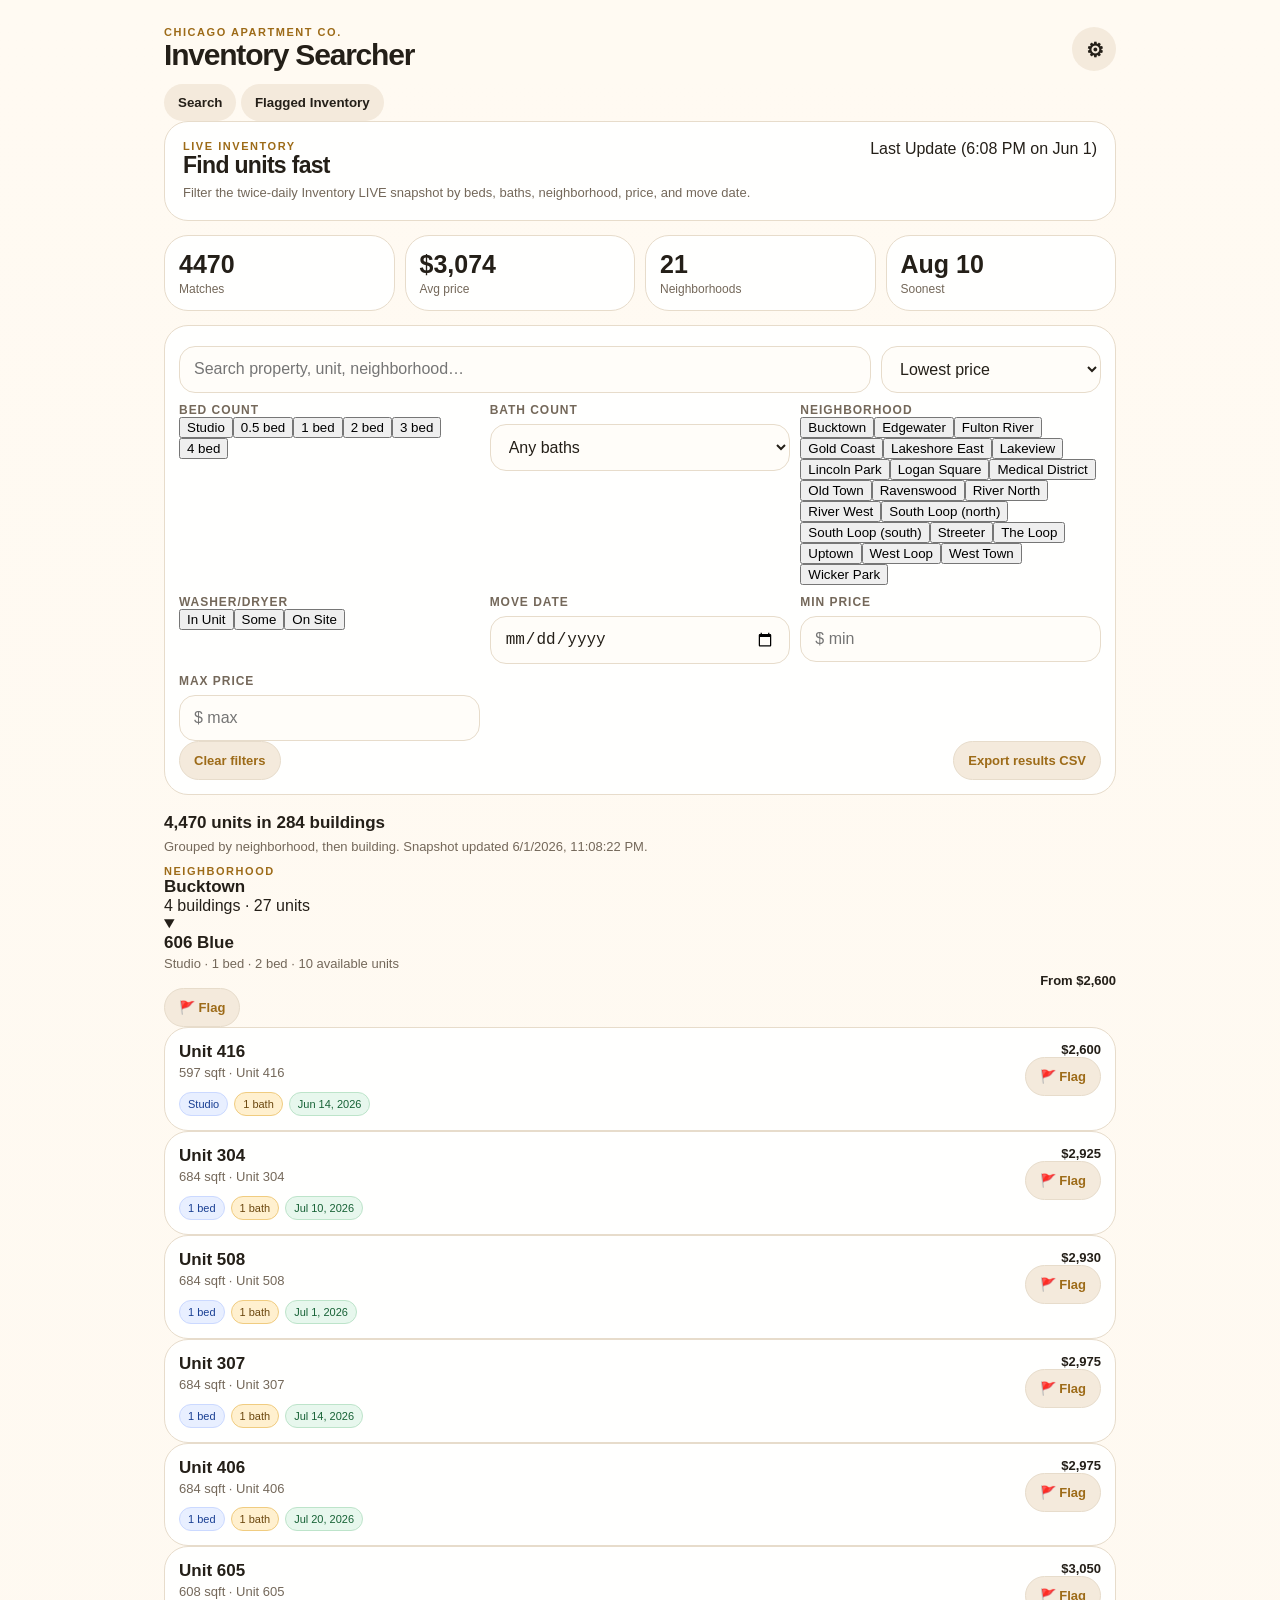
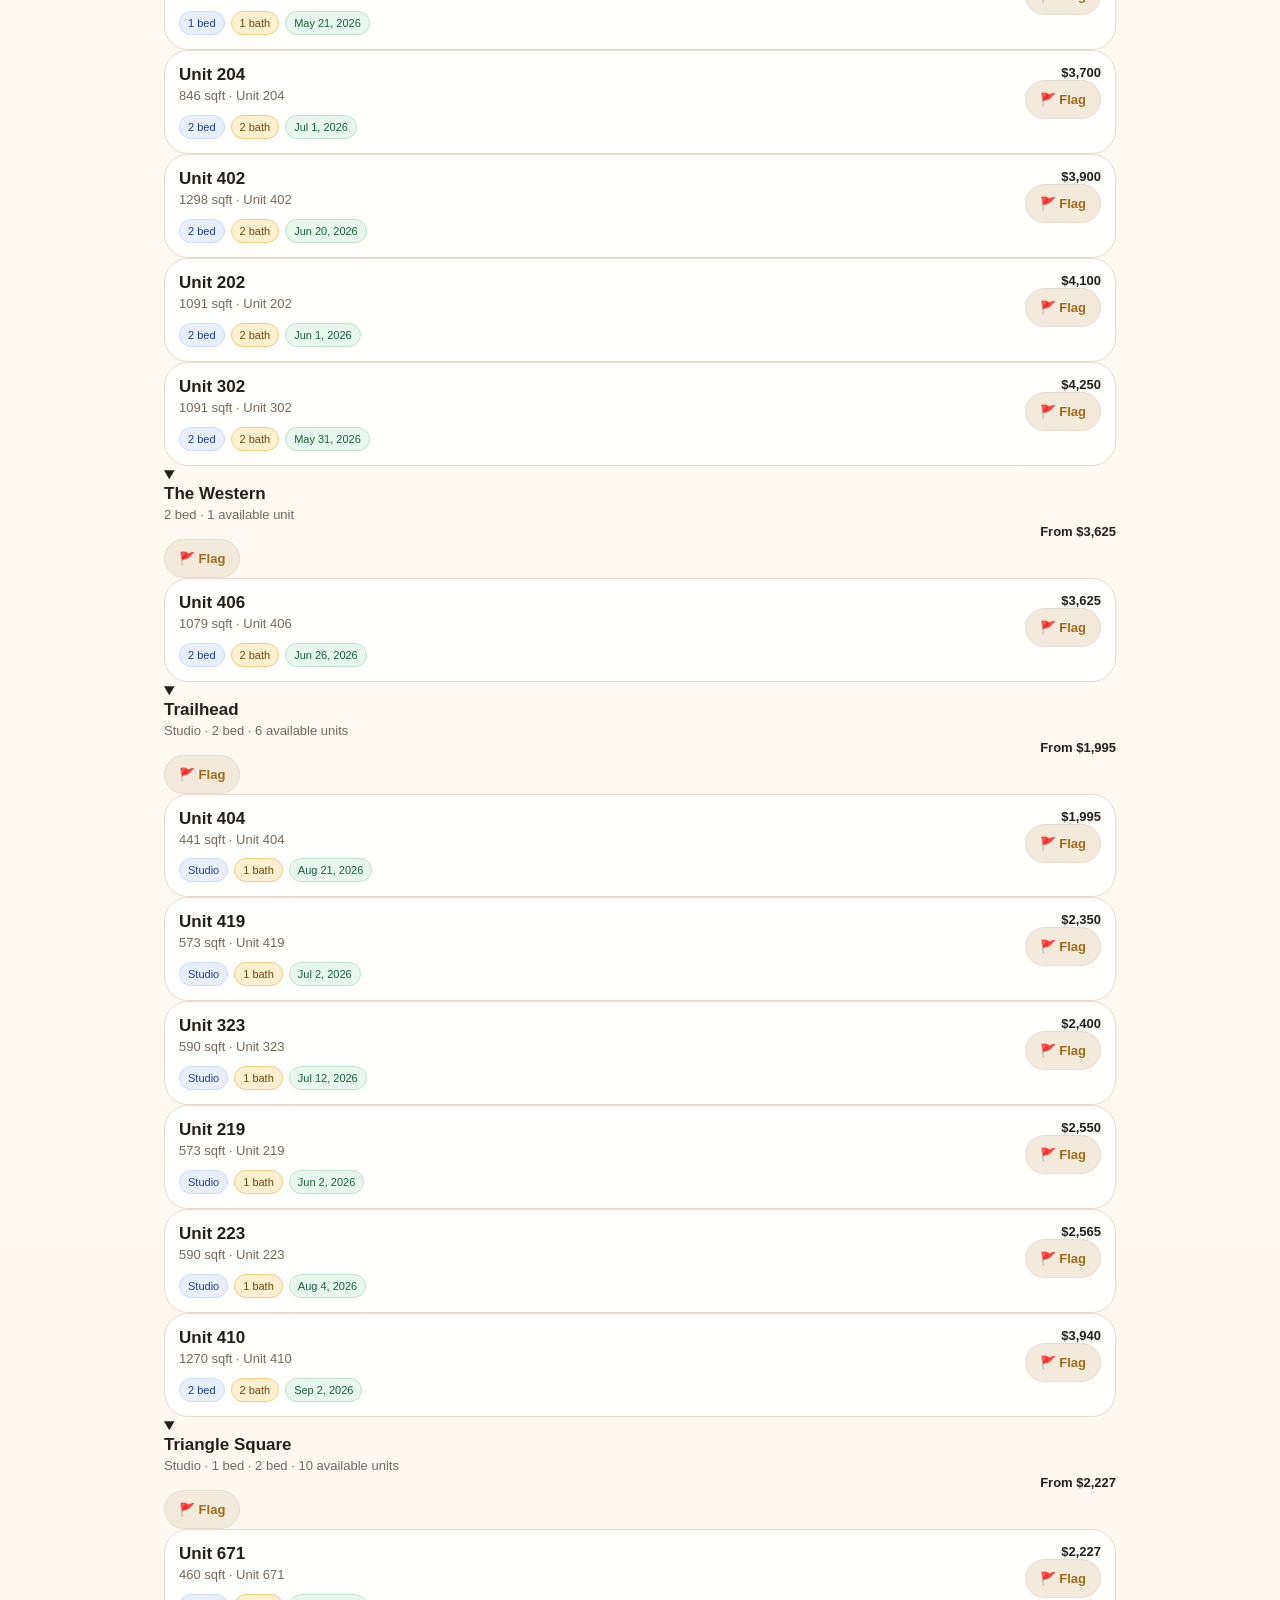
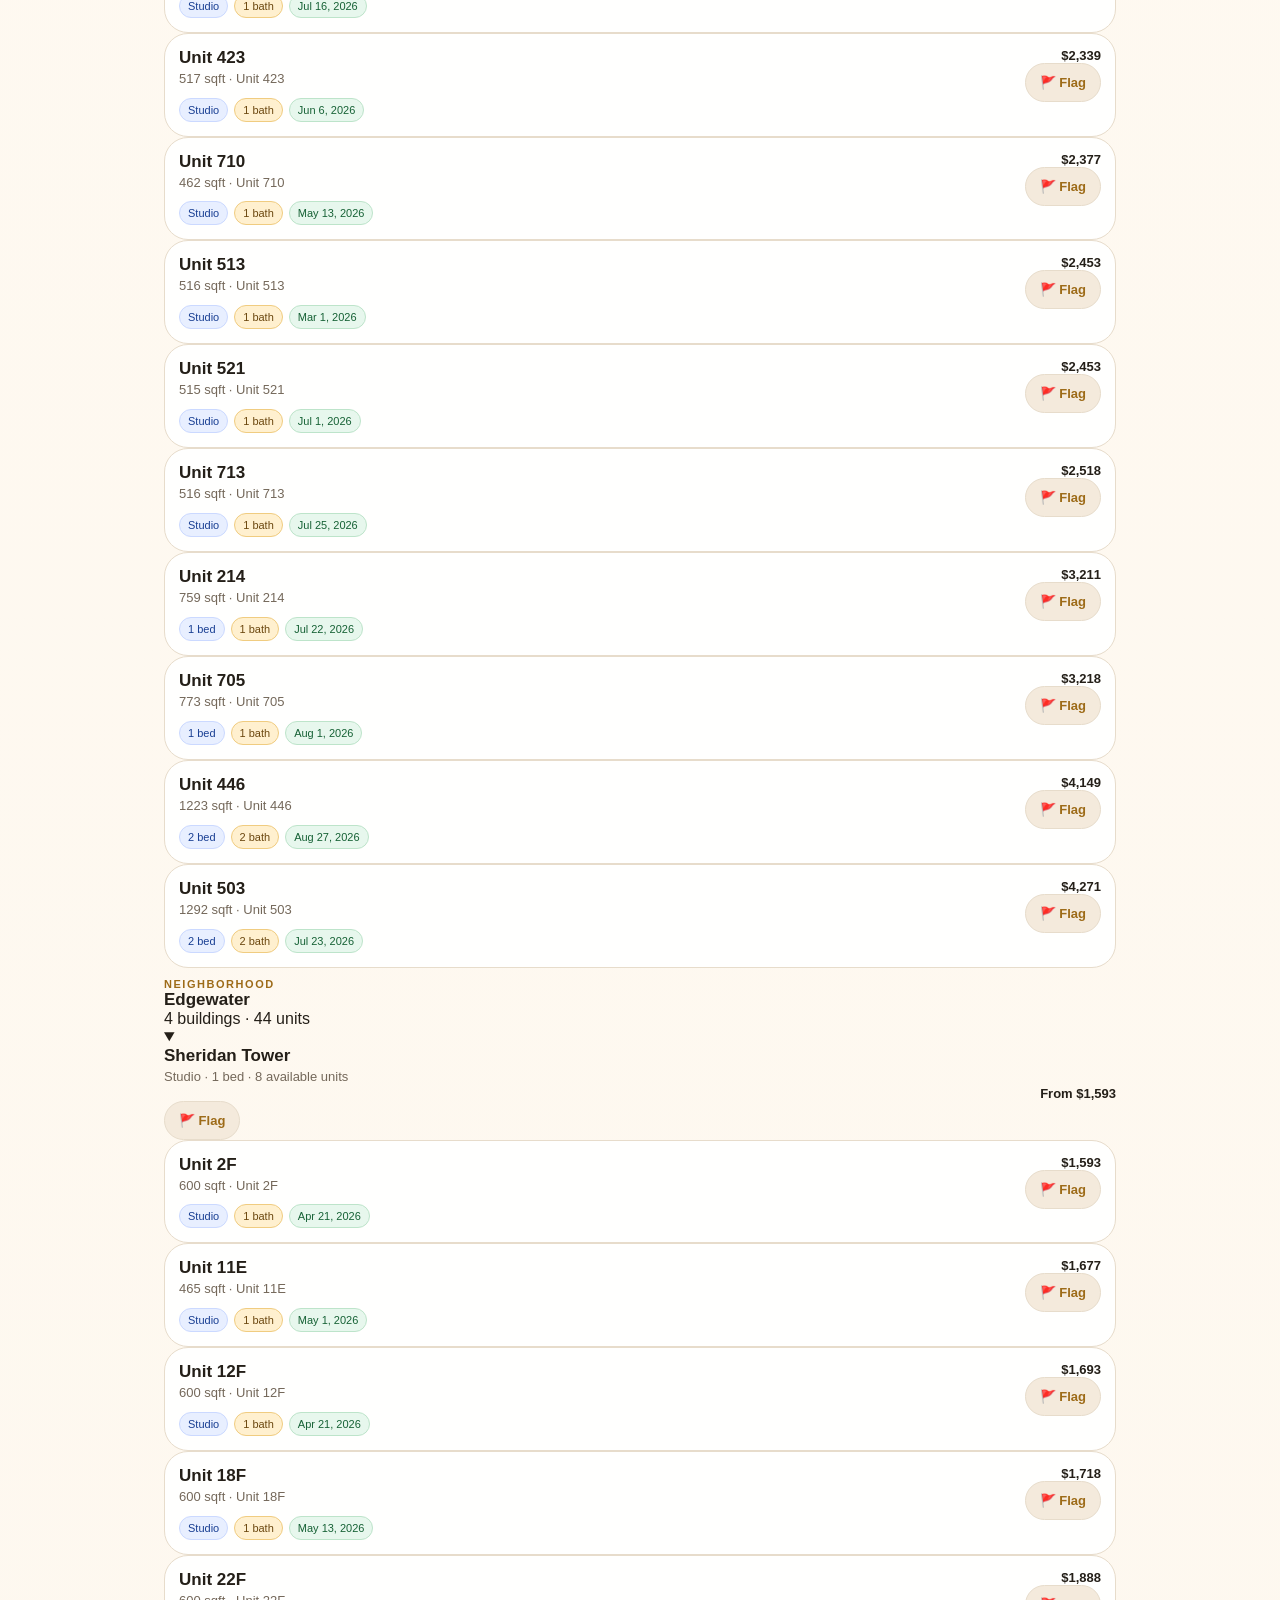
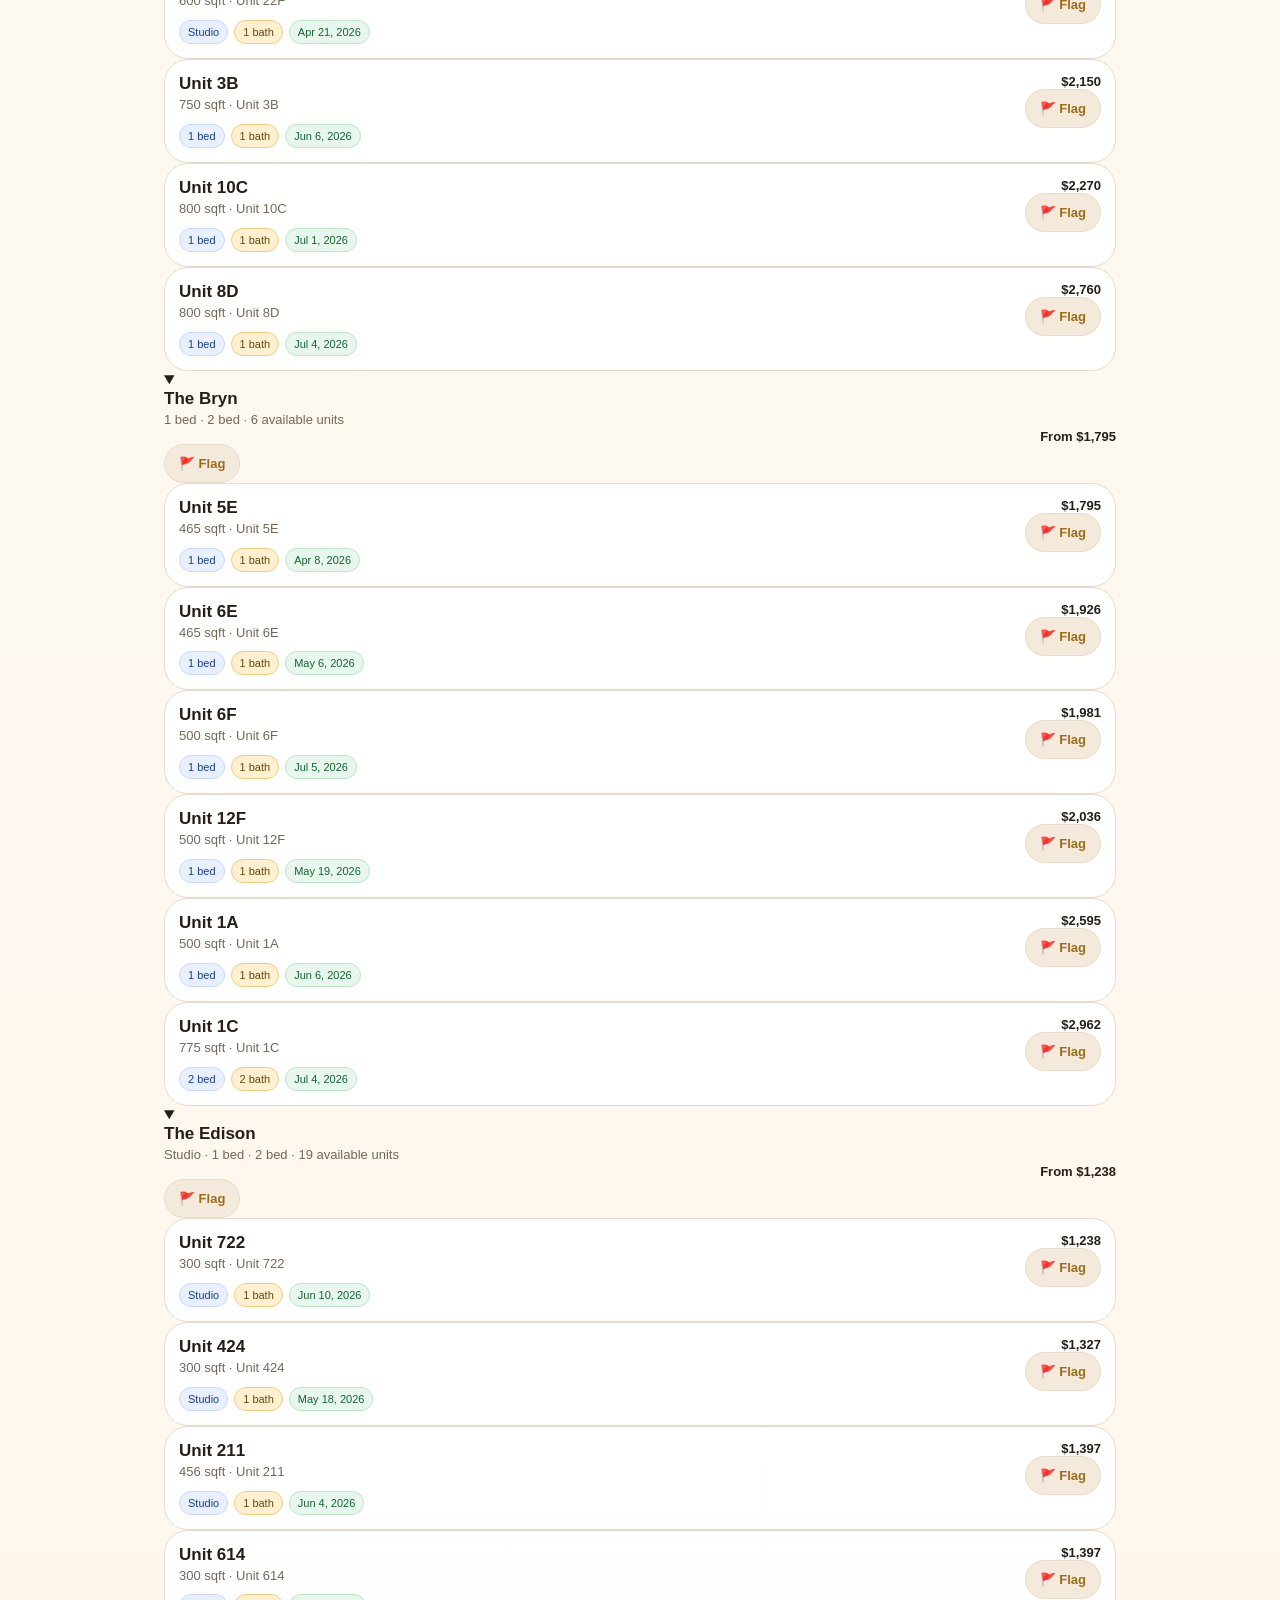
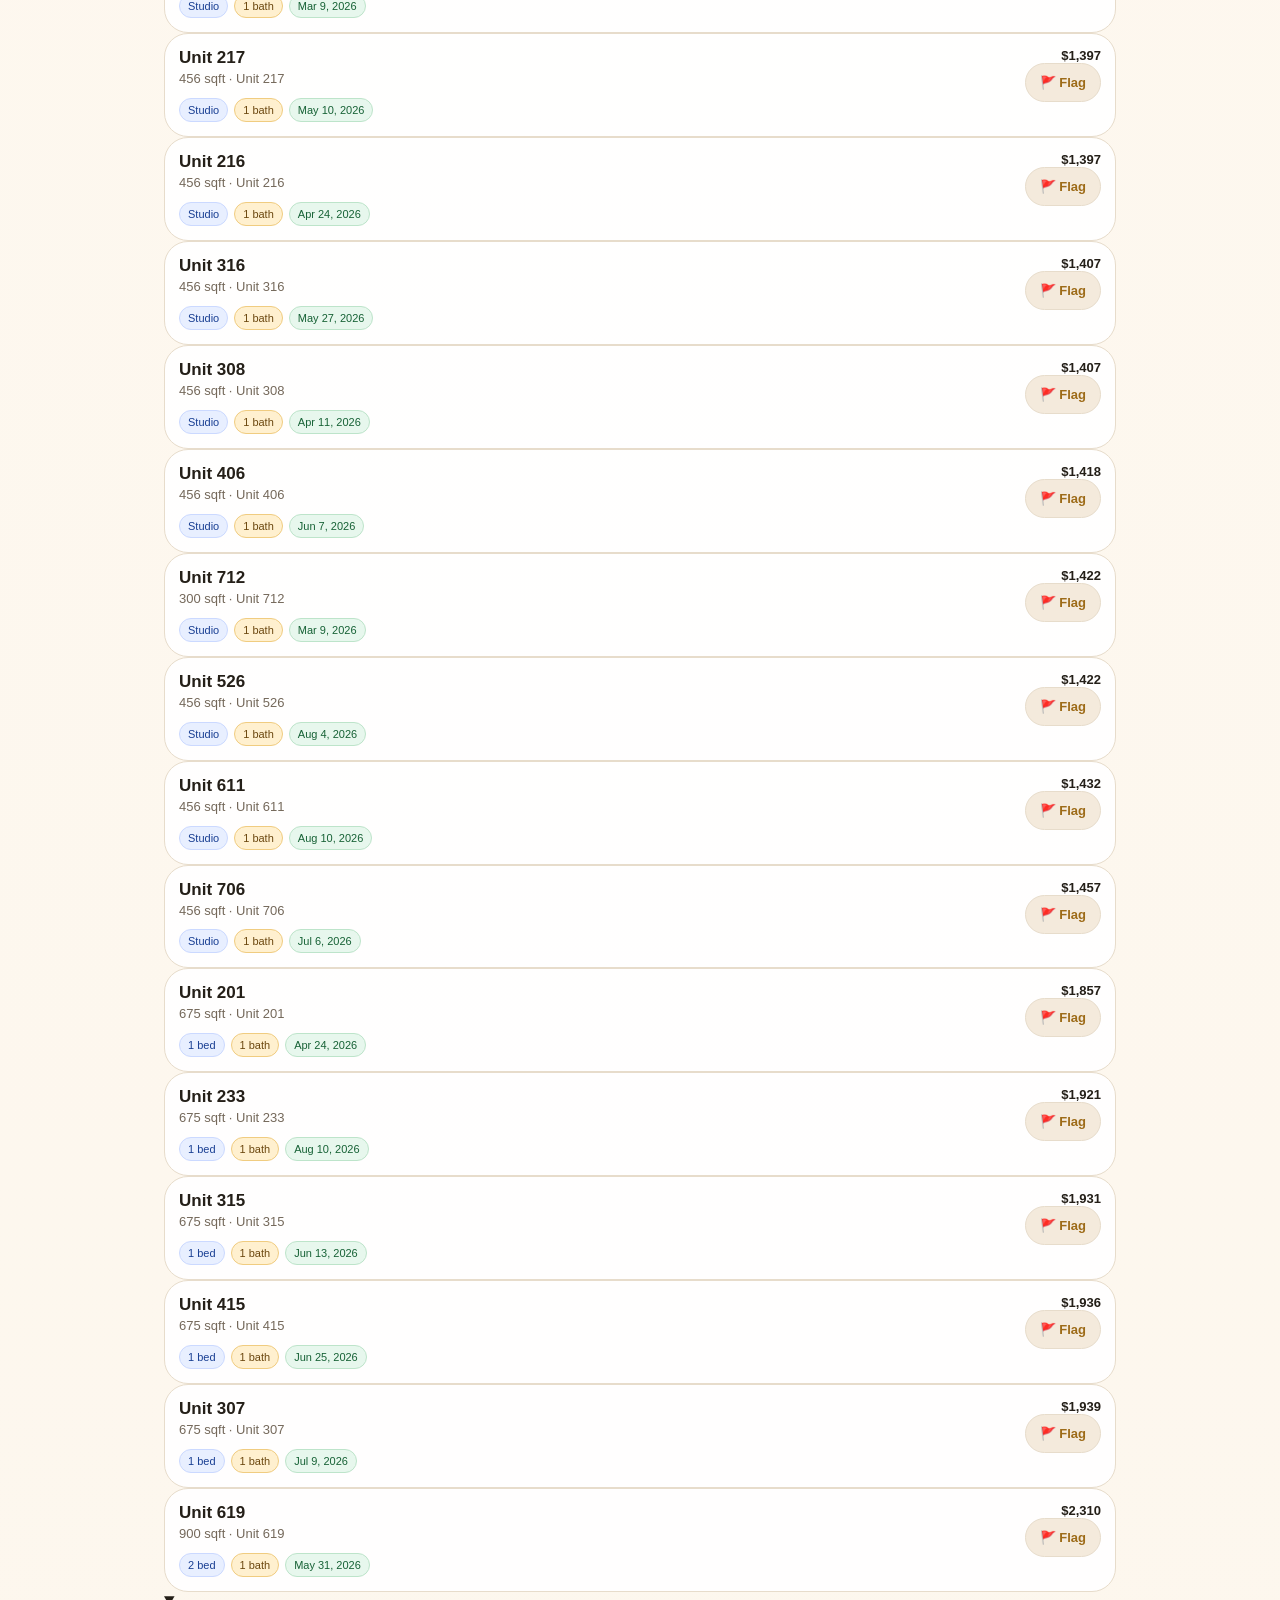
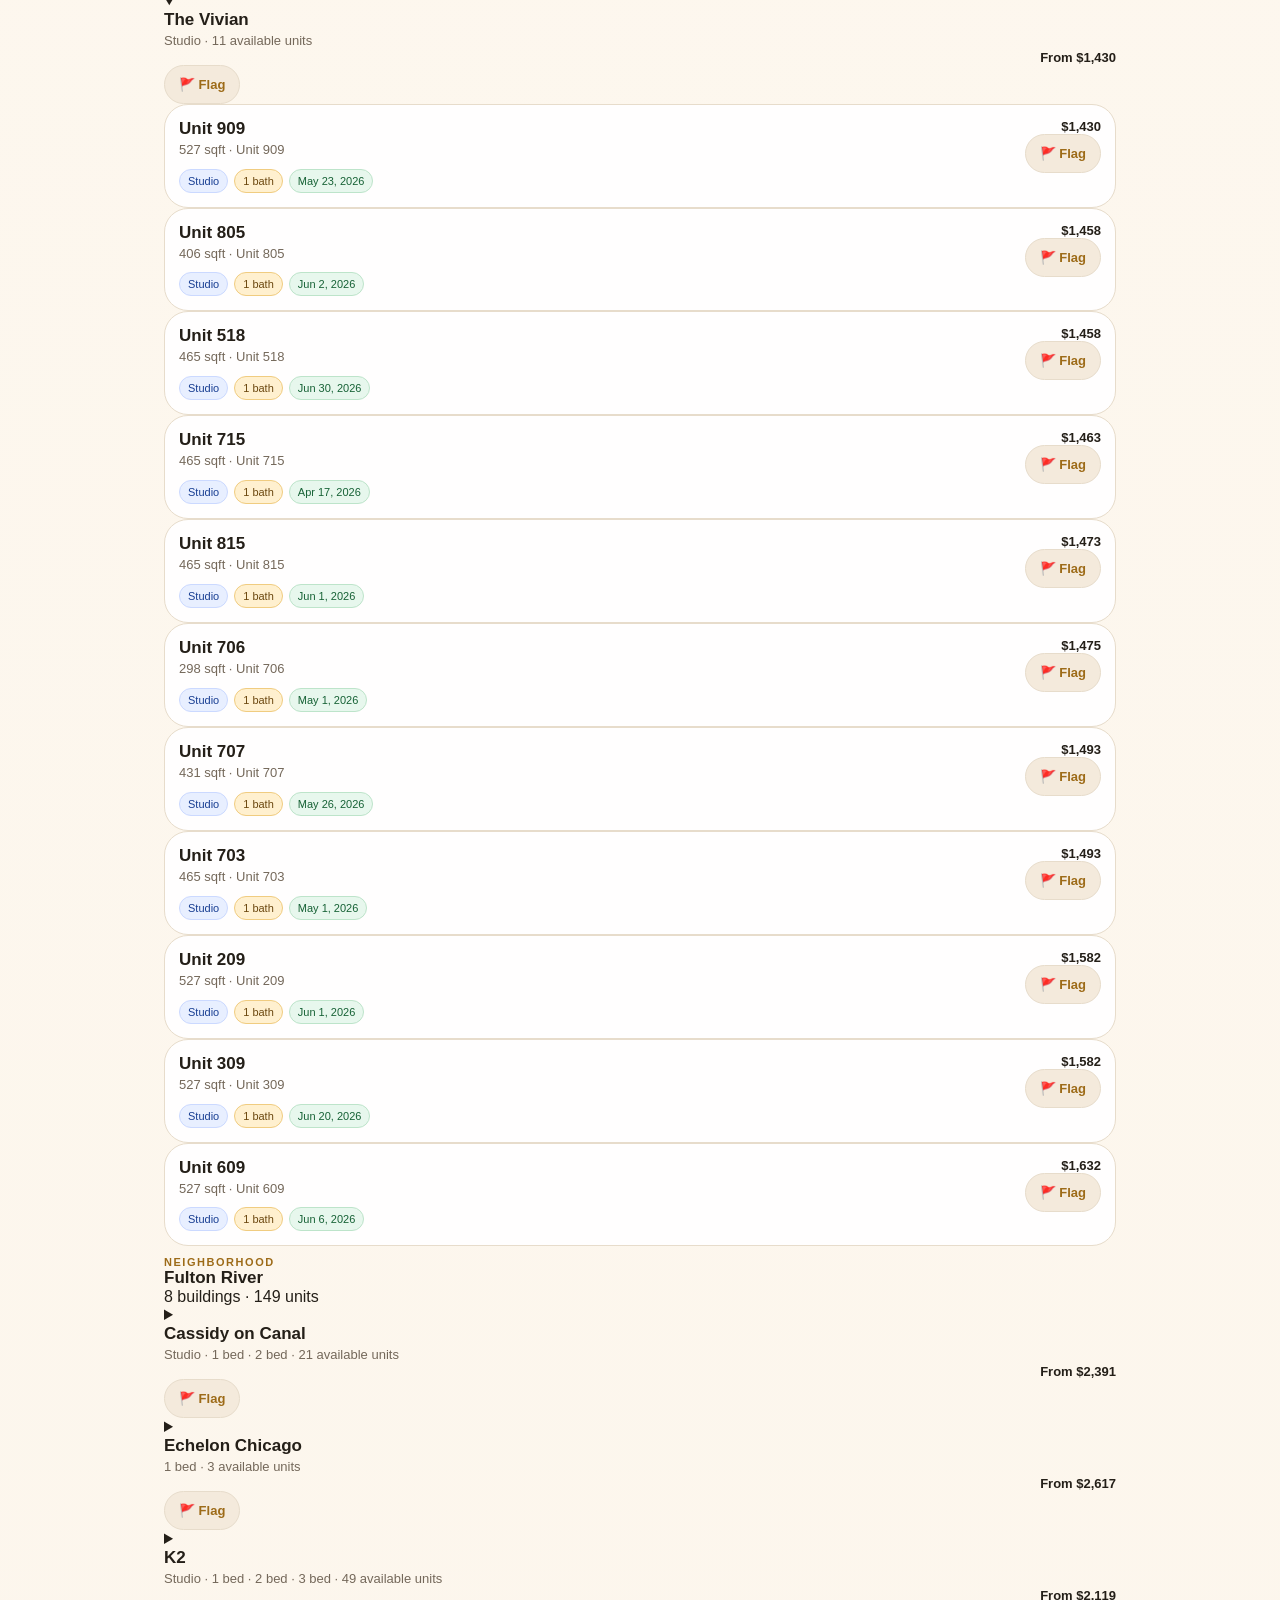
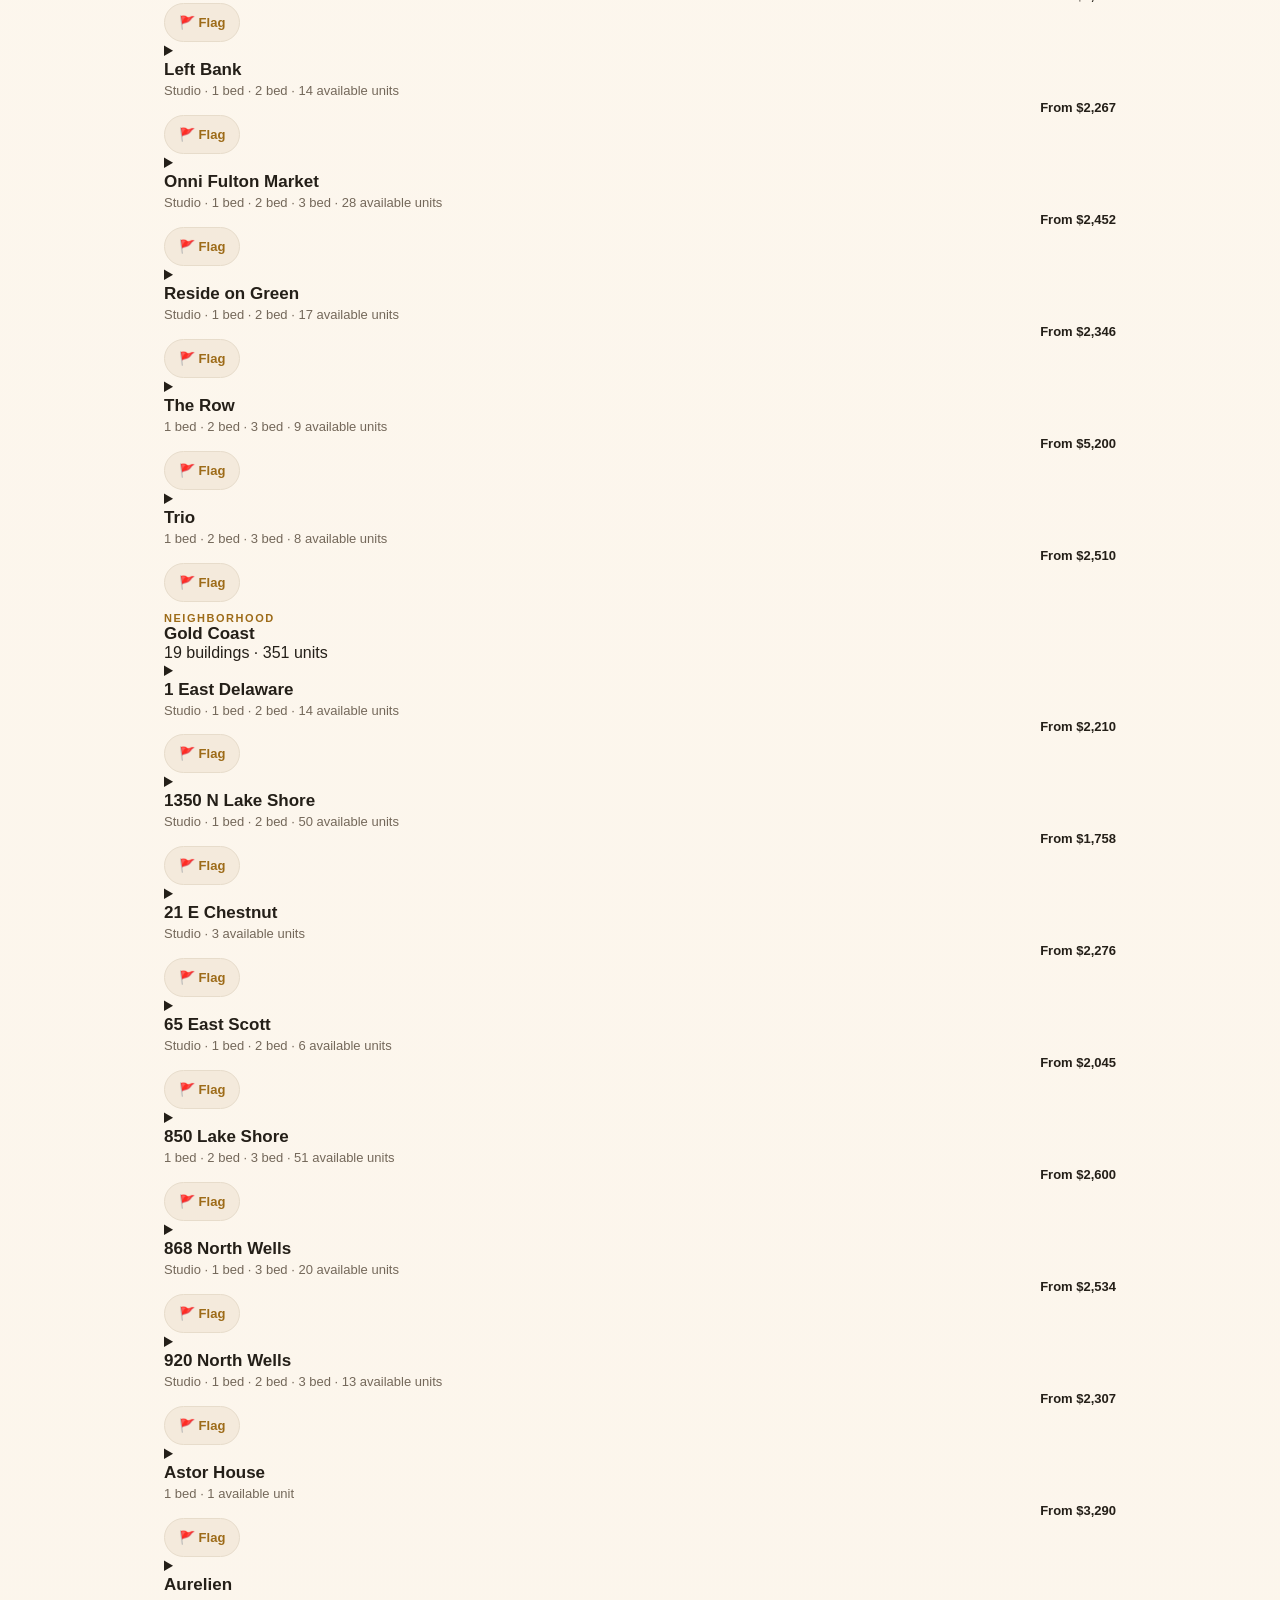
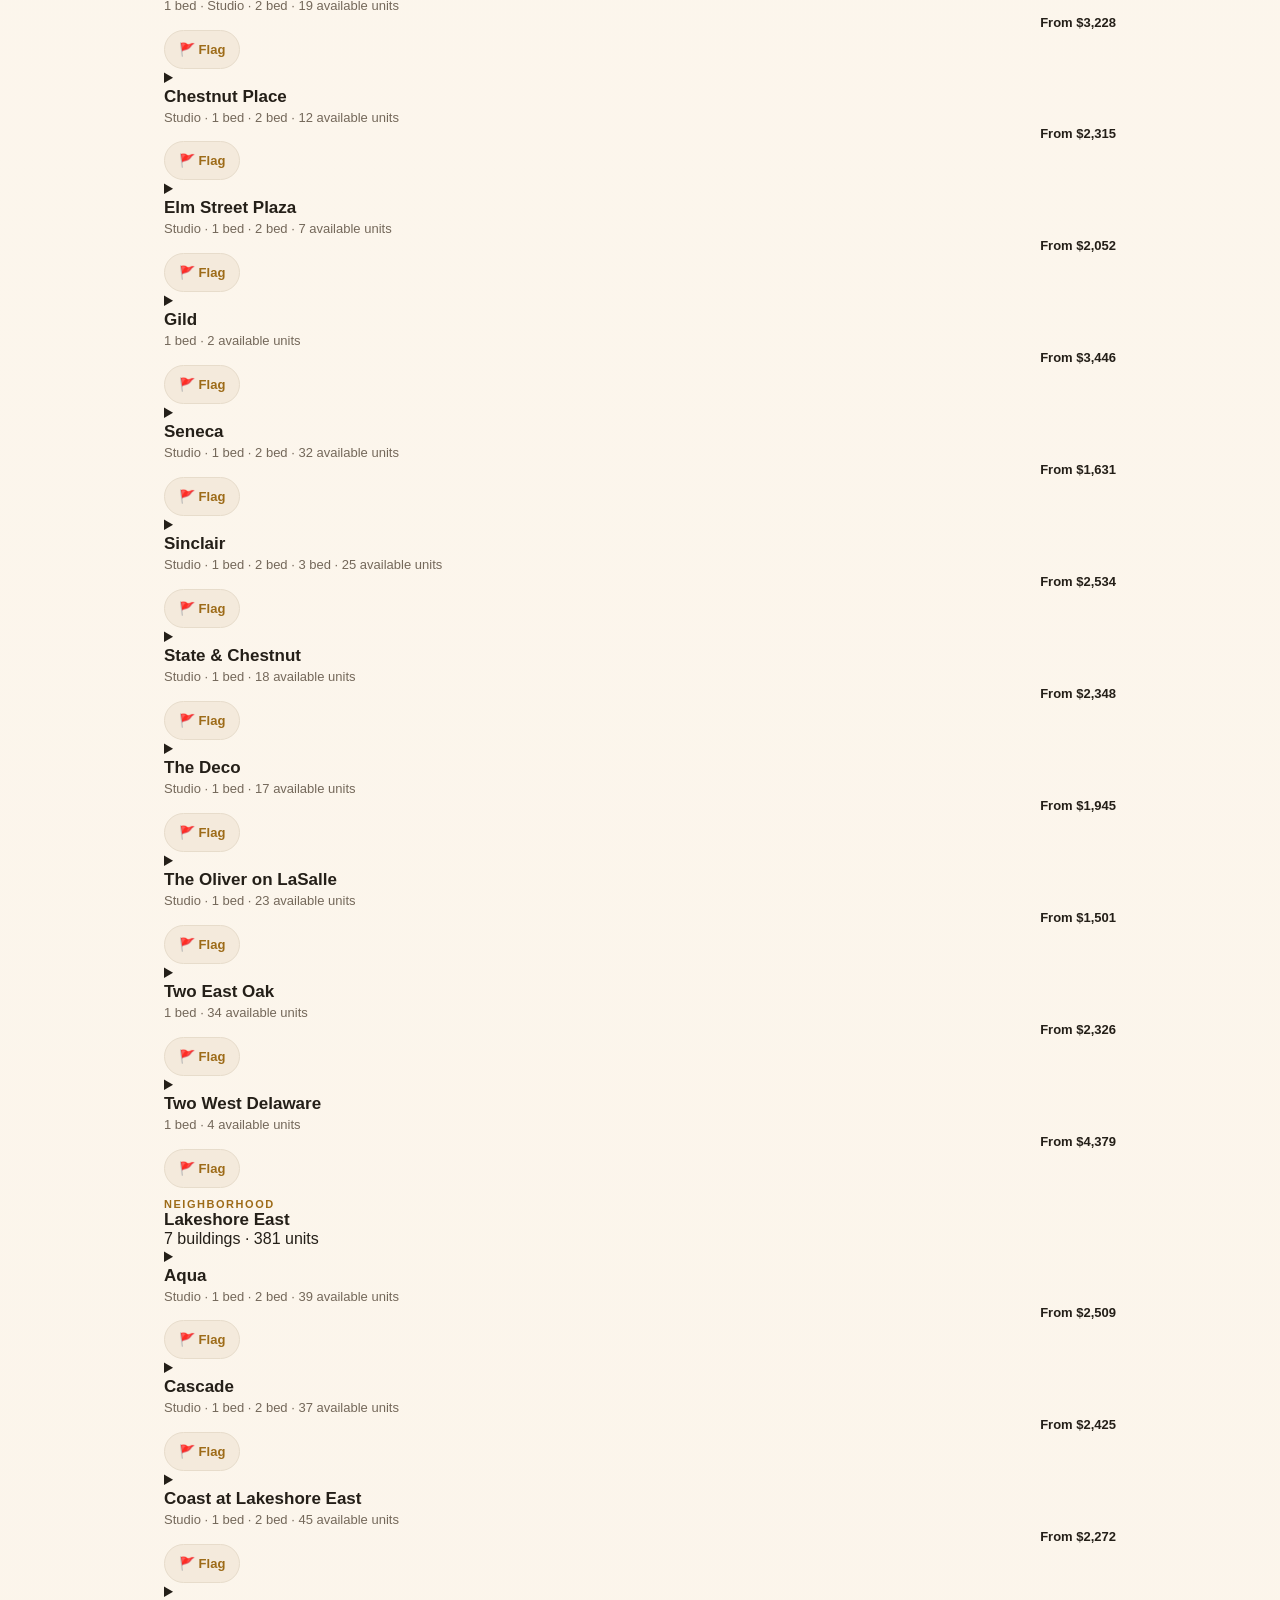
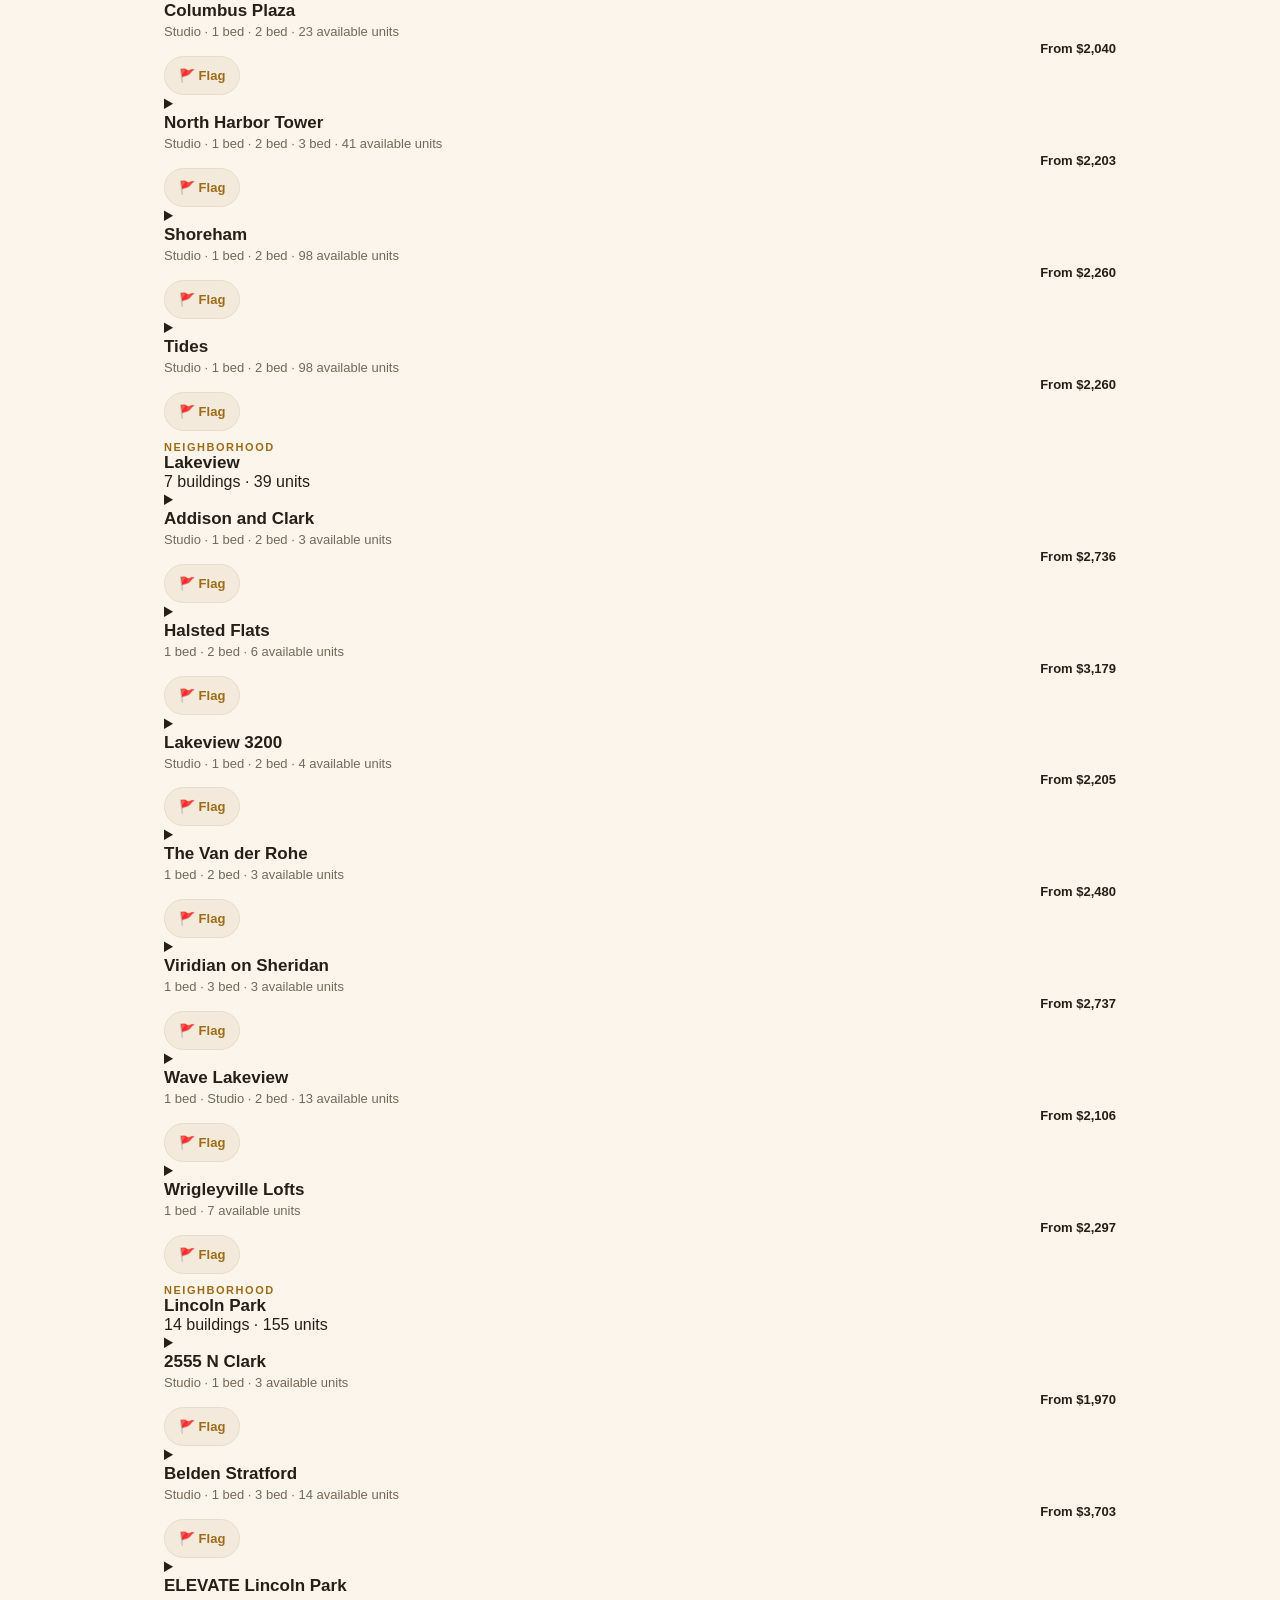
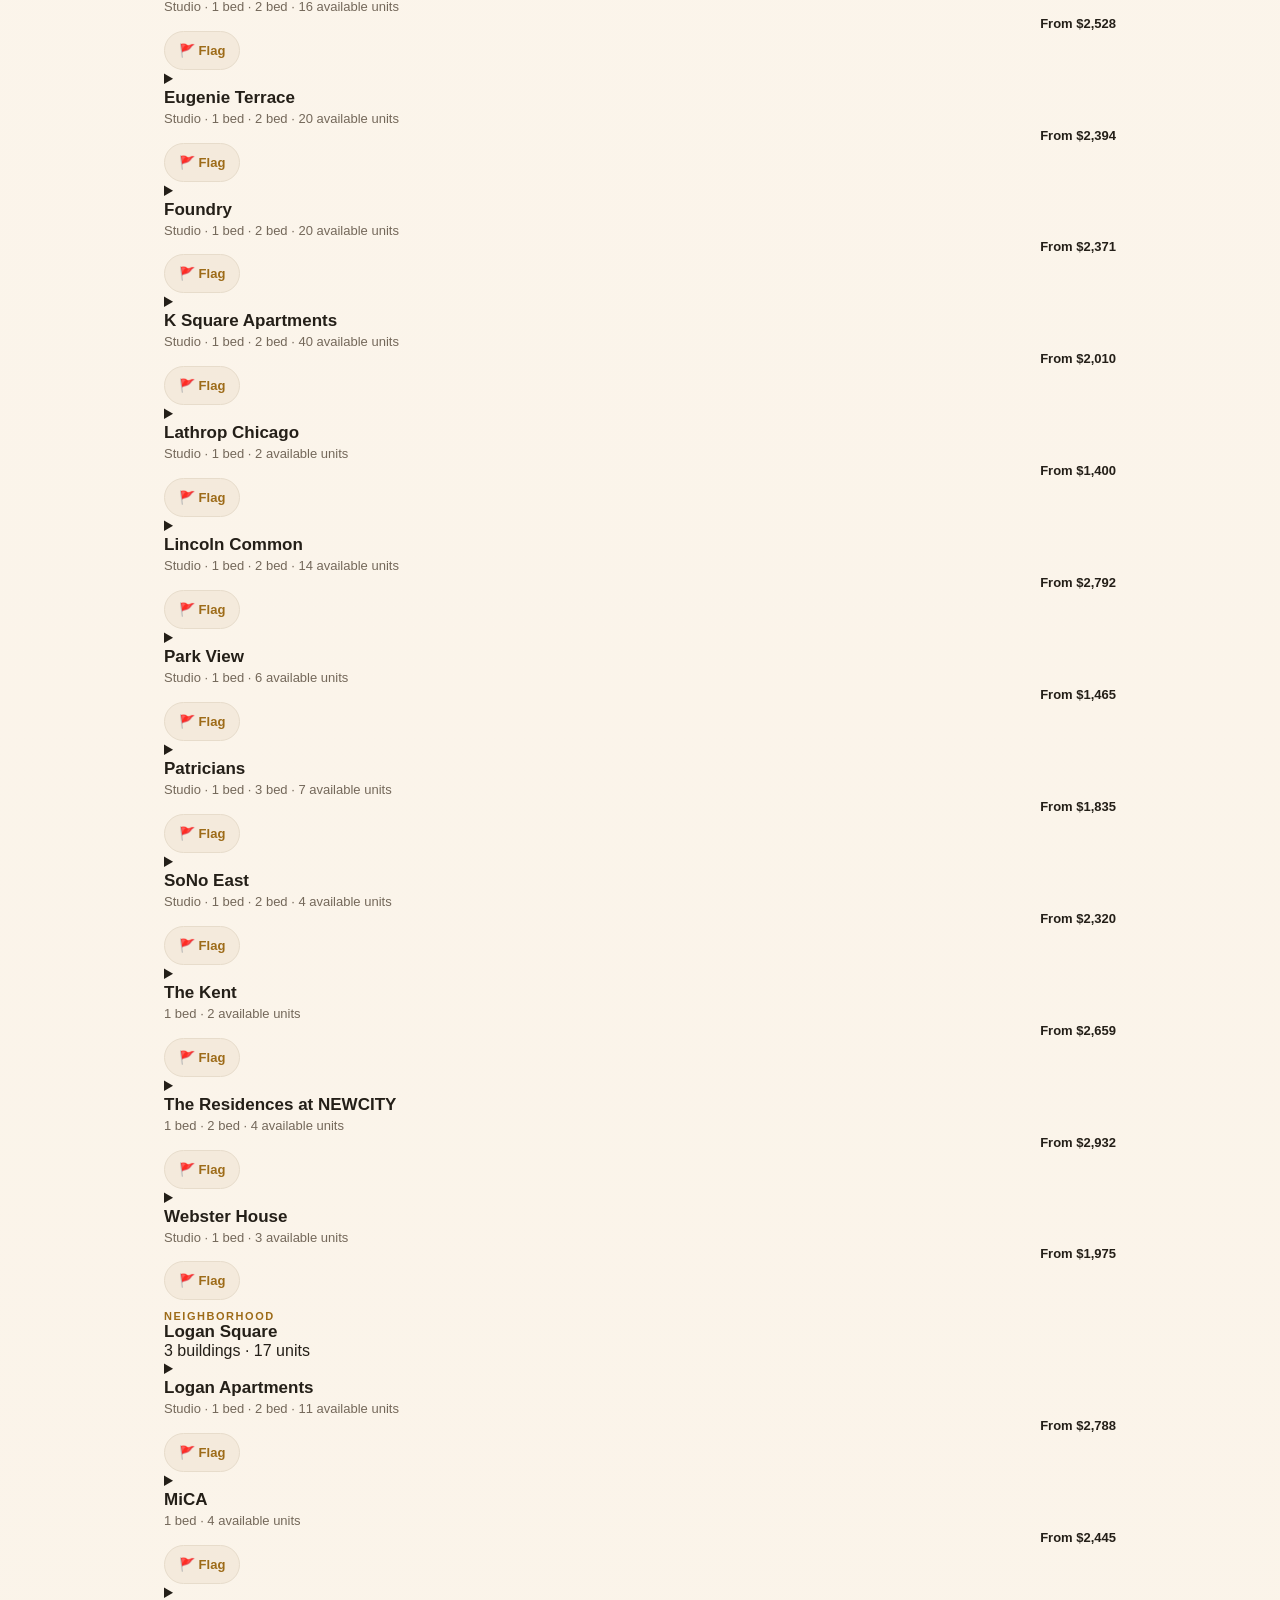
==== docs/index.html @ 2cb7b10f "Bypass inventory JSON CDN cache" ====
<!DOCTYPE html>
<html lang="en">
<head>
  <meta charset="UTF-8" />
  <meta name="viewport" content="width=device-width, initial-scale=1.0, maximum-scale=1.0, user-scalable=no, viewport-fit=cover" />
  <meta name="theme-color" content="#fffaf2" />
  <meta name="apple-mobile-web-app-capable" content="yes" />
  <meta name="apple-mobile-web-app-title" content="Chicago Apartment Co. Inventory" />
  <title>Chicago Apartment Co. Inventory Searcher</title>
  <link rel="stylesheet" href="styles.css?v=live-inventory-cache-refresh-fallback" />
  <link rel="stylesheet" href="update-pill.css?v=unit-detail-tabs" />
</head>
<body>
  <div class="app" id="app">
    <header class="topbar">
      <div>
        <div class="eyebrow">Chicago Apartment Co.</div>
        <h1>Inventory Searcher</h1>
      </div>
      <button class="icon-btn" id="settingsBtn" aria-label="Settings">⚙</button>
    </header>

    <nav class="tabs" role="tablist">
      <button class="tab active" data-tab="search">Search</button>
      <button class="tab" data-tab="flagged">Flagged Inventory <span id="flaggedTabCount"></span></button>
    </nav>

    <main>
      <section class="panel active" id="searchPanel">
        <div class="hero-card">
          <div>
            <div class="eyebrow">Live inventory</div>
            <h2 id="heroTitle">Find units fast</h2>
            <p id="heroSub">Filter the twice-daily Inventory LIVE snapshot by beds, baths, neighborhood, price, and move date.</p>
          </div>
          <div class="update-pill" id="lastUpdateTag">Last Update pending</div>
        </div>

        <div class="stats-grid" id="statsGrid"></div>

        <div class="filter-card">
          <div class="toolbar inventory-toolbar">
            <input id="searchInput" class="search" placeholder="Search property, unit, neighborhood…" />
            <select id="sortSelect" class="select">
              <option value="priceAsc">Lowest price</option>
              <option value="dateAsc">Soonest move date</option>
              <option value="bedsDesc">Most beds</option>
              <option value="sqftDesc">Largest sqft</option>
            </select>
          </div>

          <div class="filter-grid">
            <label class="wide-filter">Bed count<div id="bedsFilter" class="multi-chip-row" aria-label="Bed count filters"></div></label>
            <label>Bath count<select id="bathsFilter"><option value="any">Any baths</option></select></label>
            <label class="wide-filter">Neighborhood<div id="neighborhoodFilter" class="multi-chip-row" aria-label="Neighborhood filters"></div></label>
            <label class="wide-filter">Washer/dryer<div id="wdFilter" class="multi-chip-row" aria-label="Washer/dryer filters"></div></label>
            <label>Move date<input id="moveDateFilter" type="date" /></label>
            <label>Min price<input id="minPriceFilter" type="number" inputmode="numeric" placeholder="$ min" /></label>
            <label>Max price<input id="maxPriceFilter" type="number" inputmode="numeric" placeholder="$ max" /></label>
          </div>

          <div class="actions compact-actions filter-actions">
            <button class="small-btn" id="clearFiltersBtn">Clear filters</button>
            <button class="small-btn" id="exportCsvBtn">Export results CSV</button>
          </div>
        </div>

        <div class="section-head">
          <div>
            <h3 id="resultsTitle">Available units</h3>
            <p class="muted" id="resultsSub">Loading sample data until the sync endpoint is connected.</p>
          </div>
        </div>
        <div class="list" id="inventoryList"></div>
      </section>

      <section class="panel" id="flaggedPanel">
        <div class="hero-card">
          <div>
            <div class="eyebrow">Review list</div>
            <h2>Flagged inventory</h2>
            <p>Buildings and units you flagged, with your Flag Reason notes.</p>
          </div>
          <button class="small-btn" id="exportFlagsBtn">Export flags CSV</button>
        </div>
        <div class="list" id="flaggedList"></div>
      </section>
    </main>
  </div>

  <div class="drawer" id="unitDrawer" aria-hidden="true">
    <div class="drawer-card large">
      <button class="close" data-close="unitDrawer">×</button>
      <div id="unitDetail"></div>
    </div>
  </div>

  <div class="drawer" id="flagDrawer" aria-hidden="true">
    <div class="drawer-card">
      <button class="close" data-close="flagDrawer">×</button>
      <h2 id="flagFormTitle">Flag inventory</h2>
      <form id="flagForm" class="form">
        <input type="hidden" id="flagTargetType" />
        <input type="hidden" id="flagTargetId" />
        <label>Flag type<select id="flagScope"><option value="building">Flag building</option><option value="unit">Flag unit</option></select></label>
        <label>Flag Reason<textarea id="flagReason" required placeholder="Why are we flagging this? Bad pricing, odd availability, ask leasing, client note…"></textarea></label>
        <button class="primary-btn" type="submit">Save flag</button>
        <button class="danger-btn" type="button" id="removeFlagBtn">Remove flag</button>
      </form>
    </div>
  </div>

  <div class="drawer" id="settingsDrawer" aria-hidden="true">
    <div class="drawer-card">
      <button class="close" data-close="settingsDrawer">×</button>
      <h2>Settings</h2>
      <div class="settings-block">
        <label>Inventory data source<input id="endpointInput" placeholder="inventory-live.json" /></label>
        <p class="muted">Defaults to the shared Inventory LIVE snapshot published with this app.</p>
      </div>
      <div class="actions">
        <button class="primary-btn" id="saveEndpointBtn">Save endpoint</button>
        <button class="small-btn" id="loadSampleBtn">Load sample data</button>
      </div>
    </div>
  </div>

  <div class="toast" id="toast"></div>
  <script src="seed-data.js?v=building-details-cache-refresh"></script>
  <script src="app.js?v=inventory-json-cache-bust"></script>
</body>
</html>
---- docs/styles.css ----
:root{--bg:#fffaf2;--card:#ffffff;--card2:#f4eadc;--ink:#241f18;--muted:#74685a;--gold:#c89535;--gold2:#9d6b18;--green:#2f9e5b;--red:#d75353;--line:#e7dccb;--blue:#4f7edc}*{box-sizing:border-box}body{margin:0;background:linear-gradient(180deg,#fffaf2,#f4eadc);color:var(--ink);font-family:-apple-system,BlinkMacSystemFont,"Segoe UI",sans-serif}.app{max-width:980px;margin:0 auto;min-height:100vh;padding:18px 14px 90px}.topbar{display:flex;align-items:center;justify-content:space-between;gap:12px;position:sticky;top:0;background:rgba(255,250,242,.92);backdrop-filter:blur(12px);z-index:10;padding:8px 0 12px}.eyebrow{text-transform:uppercase;letter-spacing:.14em;color:var(--gold2);font-size:11px;font-weight:800}h1,h2,h3,p{margin:0}h1{font-size:30px;letter-spacing:-.04em}h2{font-size:23px;letter-spacing:-.03em}h3{font-size:17px}.icon-btn,.small-btn,.primary-btn,.danger-btn,.tab,.chip{border:0;border-radius:999px;padding:11px 14px;font-weight:800;color:var(--ink);background:var(--card2)}.icon-btn{width:44px;height:44px;font-size:20px}.primary-btn{background:linear-gradient(135deg,#f3c66d,var(--gold));color:#241704;box-shadow:0 8px 18px rgba(200,149,53,.18)}.small-btn{font-size:13px;color:var(--gold2);border:1px solid var(--line)}.panel.active{display:block}.hero-card,.card,.drawer-card,.stat,.empty,.filter-card{background:rgba(255,255,255,.94);border:1px solid var(--line);border-radius:24px}.hero-card{padding:18px;display:flex;gap:14px;align-items:flex-start;justify-content:space-between;margin-bottom:14px}.hero-card p,.muted{color:var(--muted);font-size:13px;line-height:1.35;margin-top:5px}.stats-grid{display:grid;grid-template-columns:repeat(2,1fr);gap:10px;margin:12px 0 14px}.stat{padding:14px}.stat b{font-size:25px}.stat span{display:block;color:var(--muted);font-size:12px;margin-top:3px}.section-head{display:flex;align-items:center;justify-content:space-between;gap:12px;margin:18px 0 10px}.toolbar{display:grid;grid-template-columns:1fr;gap:10px;margin:6px 0 10px}.search,.select,input,textarea,select{width:100%;border:1px solid var(--line);background:#fffdf9;color:var(--ink);border-radius:16px;padding:13px 14px;font-size:16px}.filter-card{padding:14px}.filter-grid{display:grid;grid-template-columns:1fr;gap:10px}.filter-grid label,.settings-block label{display:block;color:var(--muted);font-size:12px;font-weight:800;text-transform:uppercase;letter-spacing:.08em}.filter-grid input,.filter-grid select,.settings-block input{margin-top:7px}.filter-actions{justify-content:space-between;margin-top:12px}.list{display:grid;gap:10px}.card{padding:14px;display:grid;grid-template-columns:1fr auto;gap:10px;align-items:start}.card:active{transform:scale(.99)}.card-title{font-weight:900;font-size:17px}.card-sub{color:var(--muted);font-size:13px;margin-top:3px;line-height:1.3}.badges{display:flex;flex-wrap:wrap;gap:6px;margin-top:10px}.badge{font-size:11px;border:1px solid var(--line);border-radius:999px;padding:5px 8px;color:var(--muted);background:#fff7eb}.badge.gold{color:#6b470f;background:#fff0cf;border-color:#f0cc80}.badge.green{color:#176236;background:#e7f7ed;border-color:#bde4ca}.badge.red{color:#8f2222;background:#ffe7e7;border-color:#ffc7c7}.badge.blue{color:#193f93;background:#e8efff;border-color:#cbd9ff}.price-pill{text-align:right;font-size:13px;font-weight:900;white-space:nowrap}.drawer{position:fixed;inset:0;background:rgba(36,31,24,.34);display:none;z-index:50;align-items:flex-end}.drawer.open{display:flex}.drawer-card{width:100%;max-width:760px;margin:0 auto;max-height:92vh;overflow:auto;padding:20px;border-radius:26px 26px 0 0;position:relative}.drawer-card.large{max-width:900px}.close{position:absolute;right:14px;top:12px;border:0;background:#fff7eb;color:var(--ink);font-size:26px;border-radius:50%;width:42px;height:42px}.detail-grid{display:grid;gap:10px;margin-top:14px}.detail-row{background:#fff7eb;border:1px solid var(--line);border-radius:16px;padding:12px}.detail-row label{display:block;color:var(--muted);font-size:12px;font-weight:800;text-transform:uppercase;letter-spacing:.08em;margin-bottom:7px}.actions{display:flex;flex-wrap:wrap;gap:8px;margin-top:14px}.settings-block{padding:14px 0;border-bottom:1px solid var(--line)}.toast{position:fixed;left:50%;bottom:22px;transform:translateX(-50%) translateY(20px);opacity:0;background:var(--gold);color:#15100a;padding:12px 16px;border-radius:999px;font-weight:900;z-index:80;transition:.2s}.toast.show{opacity:1;transform:translateX(-50%) translateY(0)}.empty{padding:20px;color:var(--muted);text-align:center}.link{color:var(--gold2);word-break:break-word}.compact-actions{margin-top:0}.unit-meta{display:flex;gap:8px;flex-wrap:wrap;margin-top:8px}@media(min-width:760px){.toolbar{grid-template-columns:1fr 220px}.stats-grid{grid-template-columns:repeat(4,1fr)}.filter-grid{grid-template-columns:repeat(3,1fr)}.drawer{align-items:center}.drawer-card{border-radius:26px}.app{padding-bottom:40px}}
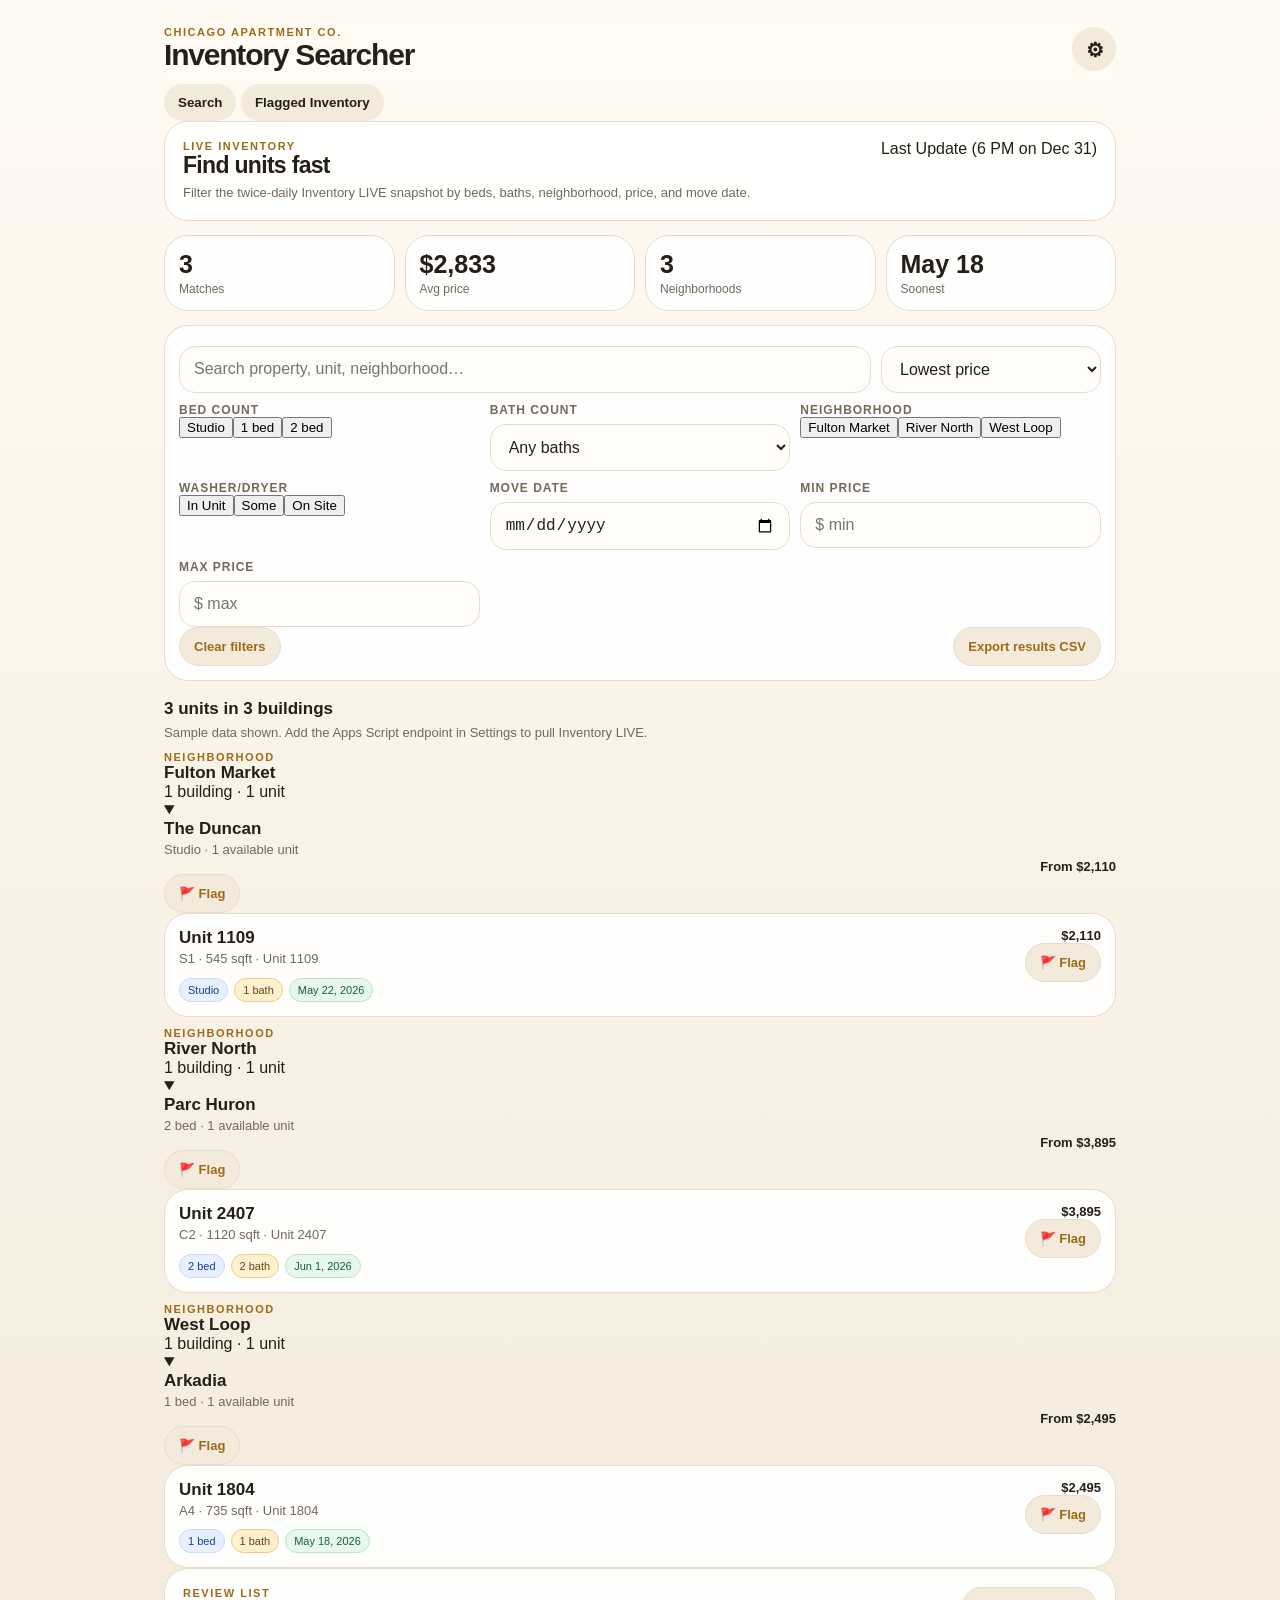
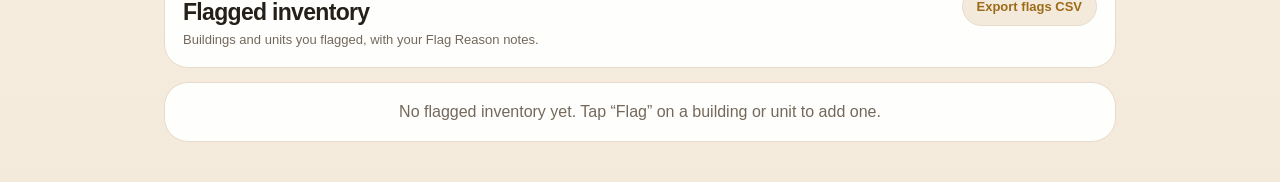
==== commit 481fe792: "Use fresh raw inventory endpoint" ====
--- a/docs/index.html
+++ b/docs/index.html
@@ -127,6 +127,6 @@
 
   <div class="toast" id="toast"></div>
   <script src="seed-data.js?v=building-details-cache-refresh"></script>
-  <script src="app.js?v=inventory-json-cache-bust"></script>
+  <script src="app.js?v=inventory-raw-endpoint-20260624"></script>
 </body>
 </html>
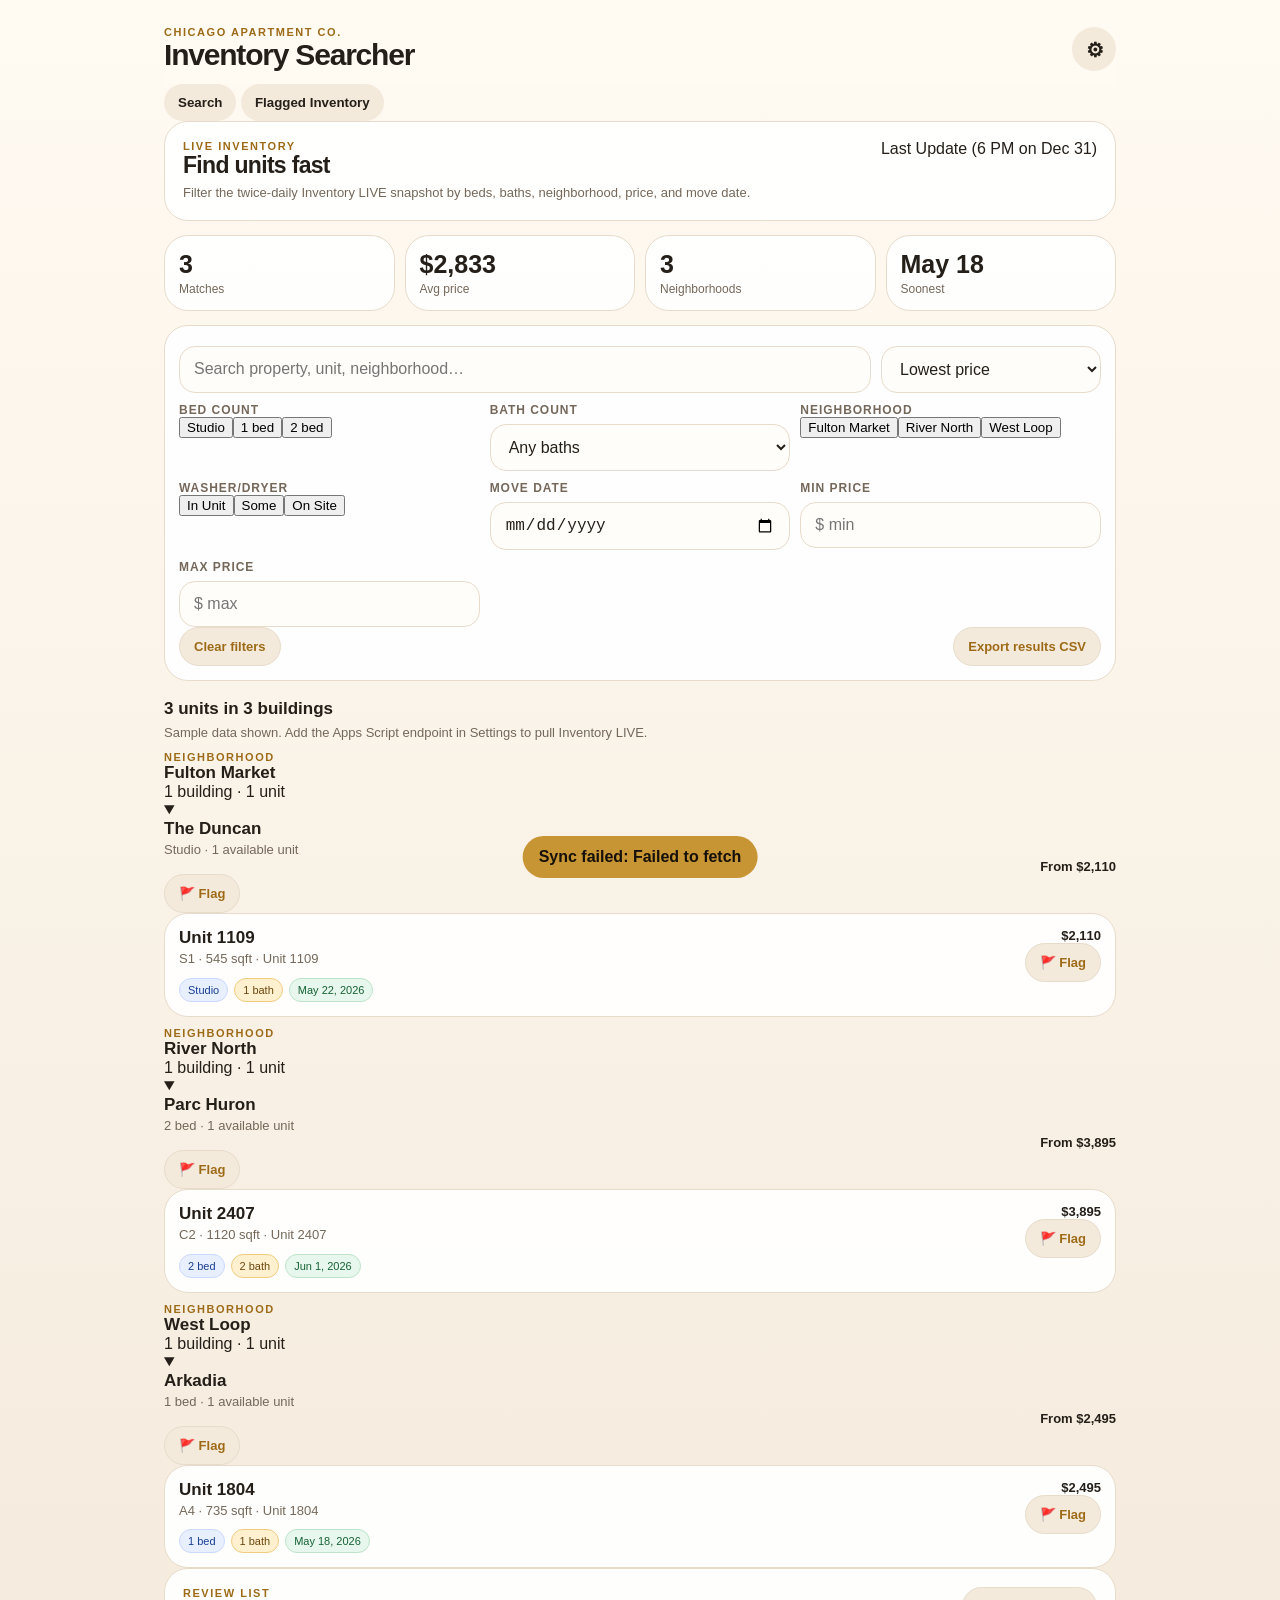
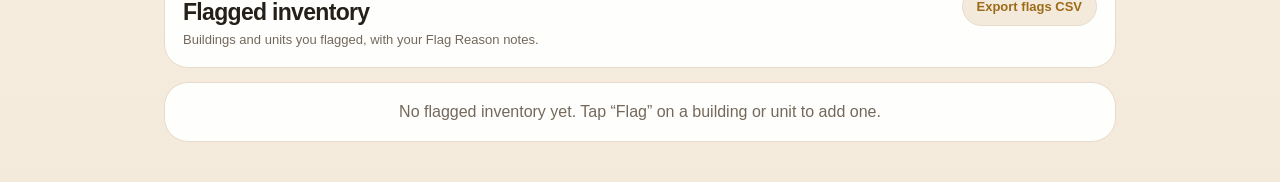
==== commit 74f90485: "Fix laundry filter mapping" ====
--- a/docs/index.html
+++ b/docs/index.html
@@ -127,6 +127,6 @@
 
   <div class="toast" id="toast"></div>
   <script src="seed-data.js?v=building-details-cache-refresh"></script>
-  <script src="app.js?v=inventory-raw-endpoint-20260624"></script>
+  <script src="app.js?v=laundry-filter-master-20260624"></script>
 </body>
 </html>
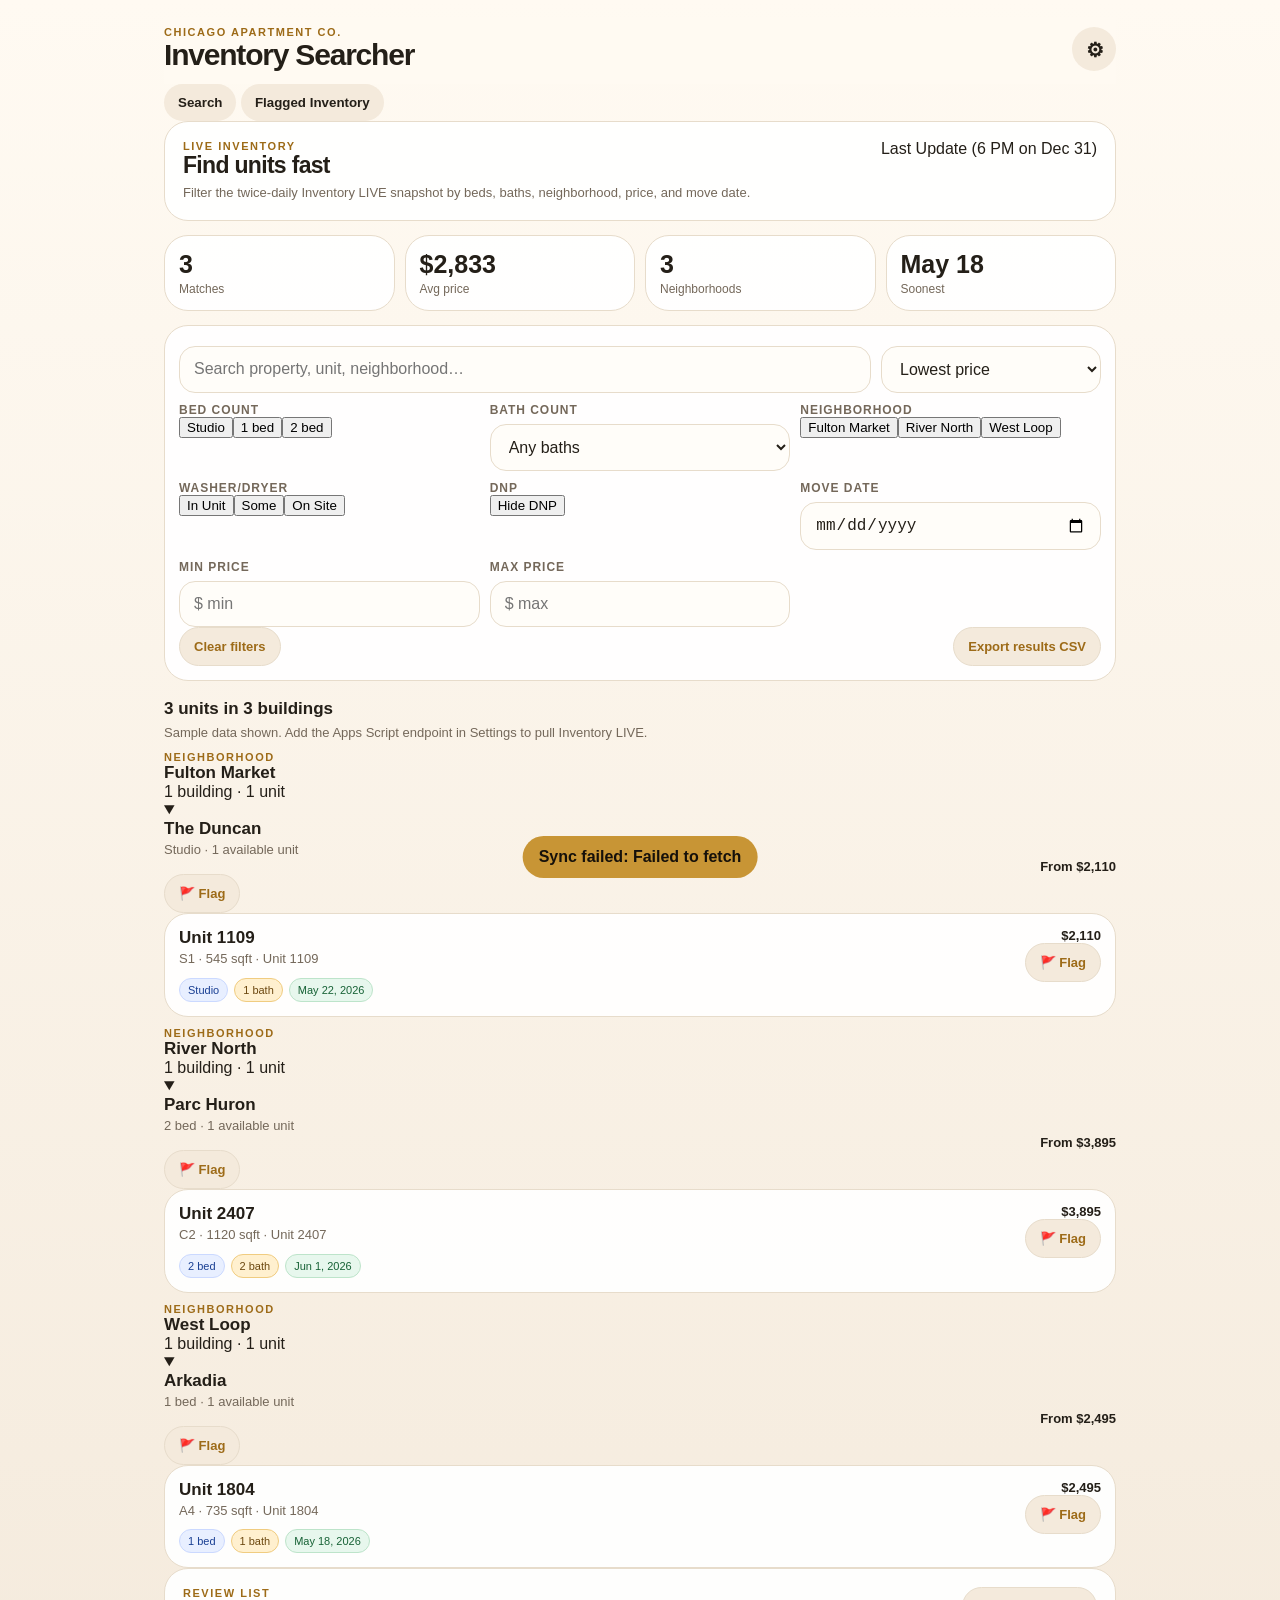
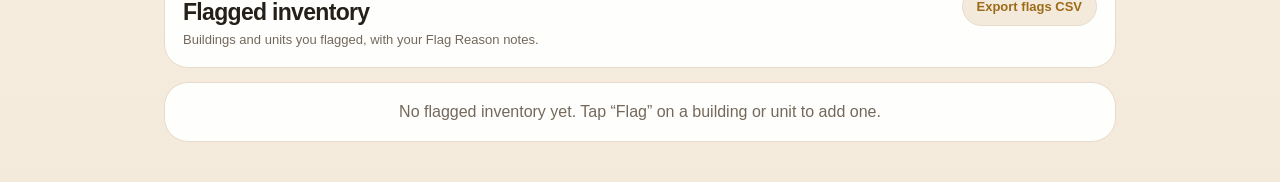
==== commit eff02a33: "Add hide DNP filter" ====
--- a/docs/index.html
+++ b/docs/index.html
@@ -54,6 +54,7 @@
             <label>Bath count<select id="bathsFilter"><option value="any">Any baths</option></select></label>
             <label class="wide-filter">Neighborhood<div id="neighborhoodFilter" class="multi-chip-row" aria-label="Neighborhood filters"></div></label>
             <label class="wide-filter">Washer/dryer<div id="wdFilter" class="multi-chip-row" aria-label="Washer/dryer filters"></div></label>
+            <label class="wide-filter">DNP<div id="dnpFilter" class="multi-chip-row" aria-label="DNP filters"></div></label>
             <label>Move date<input id="moveDateFilter" type="date" /></label>
             <label>Min price<input id="minPriceFilter" type="number" inputmode="numeric" placeholder="$ min" /></label>
             <label>Max price<input id="maxPriceFilter" type="number" inputmode="numeric" placeholder="$ max" /></label>
@@ -127,6 +128,6 @@
 
   <div class="toast" id="toast"></div>
   <script src="seed-data.js?v=building-details-cache-refresh"></script>
-  <script src="app.js?v=laundry-filter-master-20260624"></script>
+  <script src="app.js?v=hide-dnp-filter-20260624"></script>
 </body>
 </html>
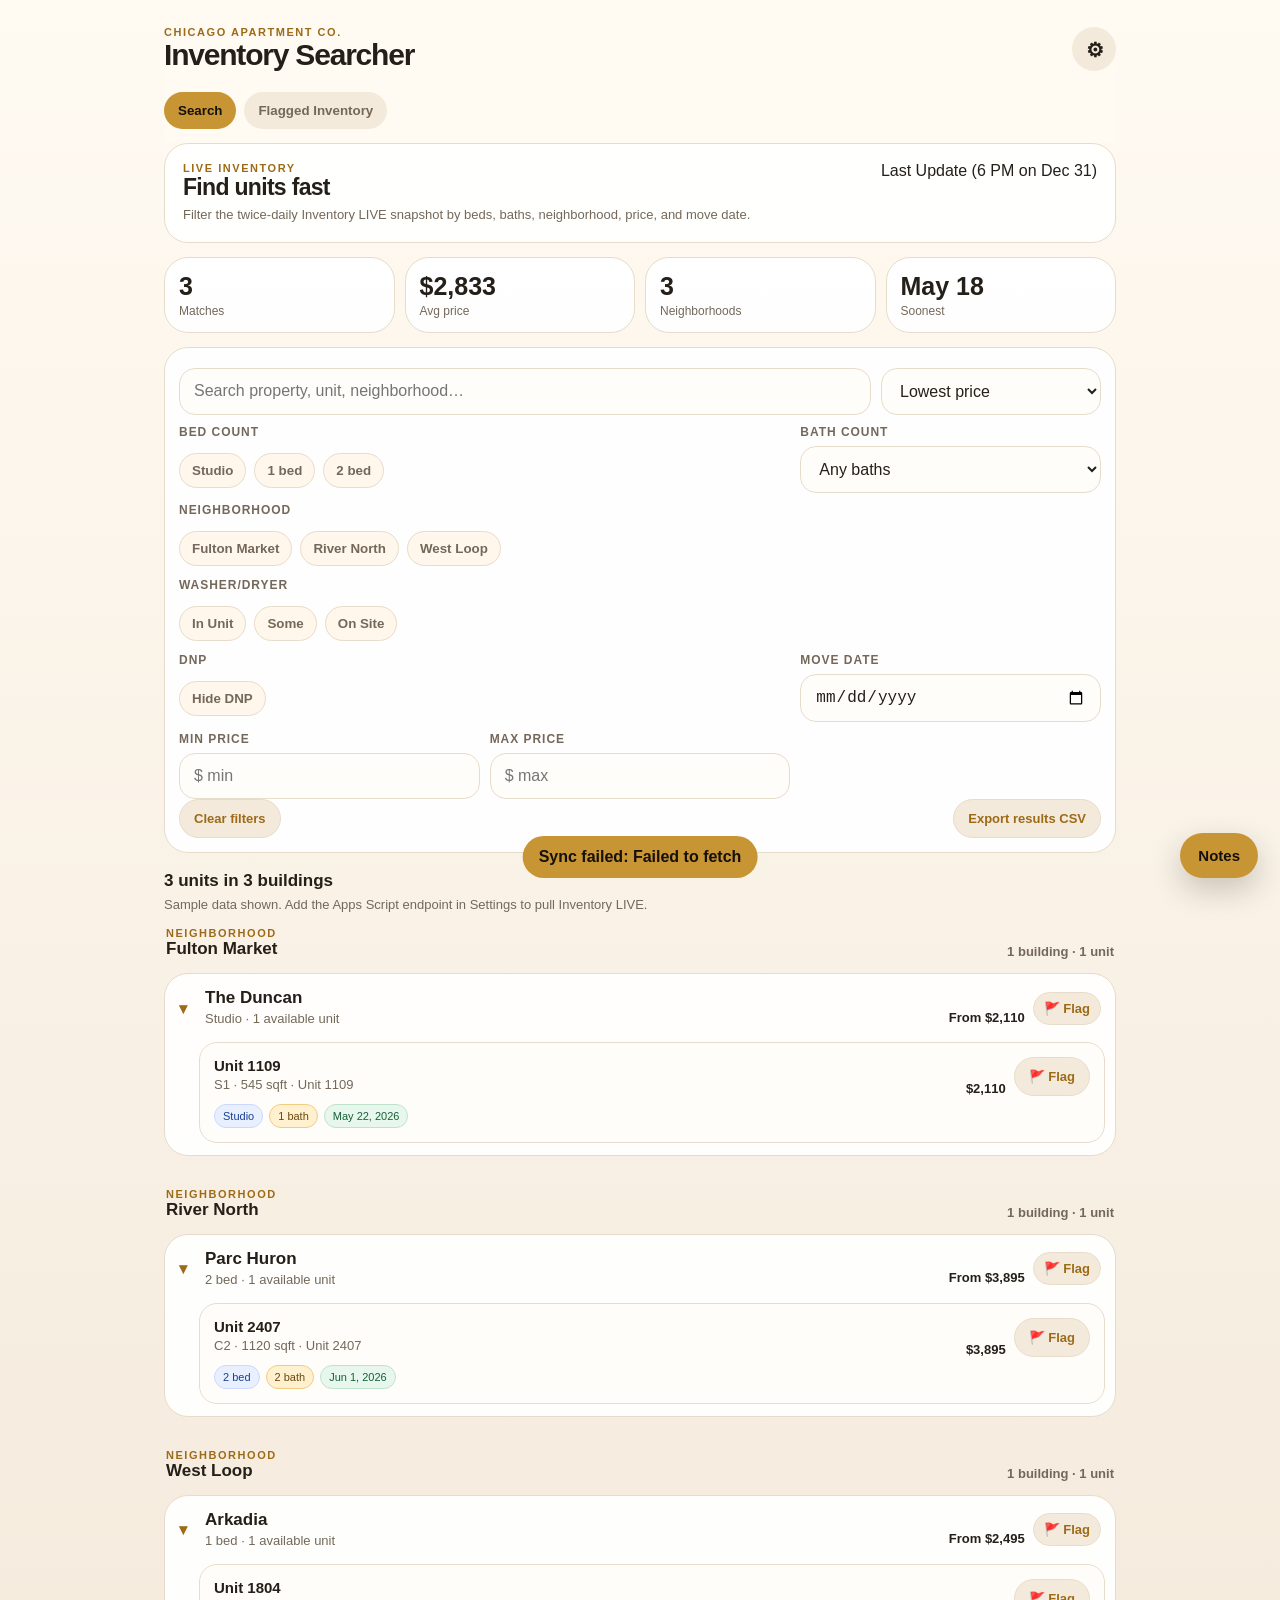
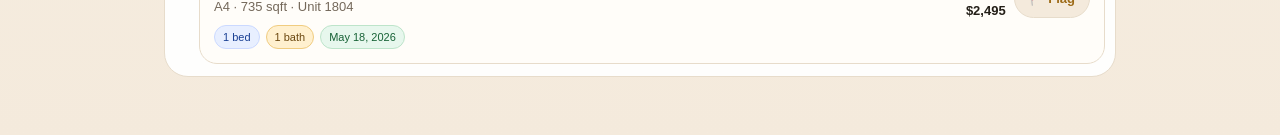
==== commit e527c9dc: "Add quick notes widget" ====
--- a/docs/index.html
+++ b/docs/index.html
@@ -126,8 +126,22 @@
     </div>
   </div>
 
+  <div class="quick-notes" id="quickNotes">
+    <button class="quick-notes-toggle" id="quickNotesToggle" type="button" aria-expanded="false" aria-controls="quickNotesPanel">Notes</button>
+    <section class="quick-notes-panel" id="quickNotesPanel" aria-label="Temporary client notes">
+      <div class="quick-notes-head">
+        <h2>Notes</h2>
+        <button class="quick-notes-close" id="quickNotesClose" type="button" aria-label="Minimize notes">×</button>
+      </div>
+      <textarea id="quickNotesText" placeholder="Type call notes here, then copy to CRM..."></textarea>
+      <div class="quick-notes-actions">
+        <button class="small-btn" id="quickNotesClear" type="button">Clear</button>
+      </div>
+    </section>
+  </div>
+
   <div class="toast" id="toast"></div>
   <script src="seed-data.js?v=building-details-cache-refresh"></script>
-  <script src="app.js?v=hide-dnp-filter-20260624"></script>
+  <script src="app.js?v=quick-notes-20260702"></script>
 </body>
 </html>
--- a/docs/styles.css
+++ b/docs/styles.css
@@ -1 +1 @@
-:root{--bg:#fffaf2;--card:#ffffff;--card2:#f4eadc;--ink:#241f18;--muted:#74685a;--gold:#c89535;--gold2:#9d6b18;--green:#2f9e5b;--red:#d75353;--line:#e7dccb;--blue:#4f7edc}*{box-sizing:border-box}body{margin:0;background:linear-gradient(180deg,#fffaf2,#f4eadc);color:var(--ink);font-family:-apple-system,BlinkMacSystemFont,"Segoe UI",sans-serif}.app{max-width:980px;margin:0 auto;min-height:100vh;padding:18px 14px 90px}.topbar{display:flex;align-items:center;justify-content:space-between;gap:12px;position:sticky;top:0;background:rgba(255,250,242,.92);backdrop-filter:blur(12px);z-index:10;padding:8px 0 12px}.eyebrow{text-transform:uppercase;letter-spacing:.14em;color:var(--gold2);font-size:11px;font-weight:800}h1,h2,h3,p{margin:0}h1{font-size:30px;letter-spacing:-.04em}h2{font-size:23px;letter-spacing:-.03em}h3{font-size:17px}.icon-btn,.small-btn,.primary-btn,.danger-btn,.tab,.chip{border:0;border-radius:999px;padding:11px 14px;font-weight:800;color:var(--ink);background:var(--card2)}.icon-btn{width:44px;height:44px;font-size:20px}.primary-btn{background:linear-gradient(135deg,#f3c66d,var(--gold));color:#241704;box-shadow:0 8px 18px rgba(200,149,53,.18)}.small-btn{font-size:13px;color:var(--gold2);border:1px solid var(--line)}.panel.active{display:block}.hero-card,.card,.drawer-card,.stat,.empty,.filter-card{background:rgba(255,255,255,.94);border:1px solid var(--line);border-radius:24px}.hero-card{padding:18px;display:flex;gap:14px;align-items:flex-start;justify-content:space-between;margin-bottom:14px}.hero-card p,.muted{color:var(--muted);font-size:13px;line-height:1.35;margin-top:5px}.stats-grid{display:grid;grid-template-columns:repeat(2,1fr);gap:10px;margin:12px 0 14px}.stat{padding:14px}.stat b{font-size:25px}.stat span{display:block;color:var(--muted);font-size:12px;margin-top:3px}.section-head{display:flex;align-items:center;justify-content:space-between;gap:12px;margin:18px 0 10px}.toolbar{display:grid;grid-template-columns:1fr;gap:10px;margin:6px 0 10px}.search,.select,input,textarea,select{width:100%;border:1px solid var(--line);background:#fffdf9;color:var(--ink);border-radius:16px;padding:13px 14px;font-size:16px}.filter-card{padding:14px}.filter-grid{display:grid;grid-template-columns:1fr;gap:10px}.filter-grid label,.settings-block label{display:block;color:var(--muted);font-size:12px;font-weight:800;text-transform:uppercase;letter-spacing:.08em}.filter-grid input,.filter-grid select,.settings-block input{margin-top:7px}.filter-actions{justify-content:space-between;margin-top:12px}.list{display:grid;gap:10px}.card{padding:14px;display:grid;grid-template-columns:1fr auto;gap:10px;align-items:start}.card:active{transform:scale(.99)}.card-title{font-weight:900;font-size:17px}.card-sub{color:var(--muted);font-size:13px;margin-top:3px;line-height:1.3}.badges{display:flex;flex-wrap:wrap;gap:6px;margin-top:10px}.badge{font-size:11px;border:1px solid var(--line);border-radius:999px;padding:5px 8px;color:var(--muted);background:#fff7eb}.badge.gold{color:#6b470f;background:#fff0cf;border-color:#f0cc80}.badge.green{color:#176236;background:#e7f7ed;border-color:#bde4ca}.badge.red{color:#8f2222;background:#ffe7e7;border-color:#ffc7c7}.badge.blue{color:#193f93;background:#e8efff;border-color:#cbd9ff}.price-pill{text-align:right;font-size:13px;font-weight:900;white-space:nowrap}.drawer{position:fixed;inset:0;background:rgba(36,31,24,.34);display:none;z-index:50;align-items:flex-end}.drawer.open{display:flex}.drawer-card{width:100%;max-width:760px;margin:0 auto;max-height:92vh;overflow:auto;padding:20px;border-radius:26px 26px 0 0;position:relative}.drawer-card.large{max-width:900px}.close{position:absolute;right:14px;top:12px;border:0;background:#fff7eb;color:var(--ink);font-size:26px;border-radius:50%;width:42px;height:42px}.detail-grid{display:grid;gap:10px;margin-top:14px}.detail-row{background:#fff7eb;border:1px solid var(--line);border-radius:16px;padding:12px}.detail-row label{display:block;color:var(--muted);font-size:12px;font-weight:800;text-transform:uppercase;letter-spacing:.08em;margin-bottom:7px}.actions{display:flex;flex-wrap:wrap;gap:8px;margin-top:14px}.settings-block{padding:14px 0;border-bottom:1px solid var(--line)}.toast{position:fixed;left:50%;bottom:22px;transform:translateX(-50%) translateY(20px);opacity:0;background:var(--gold);color:#15100a;padding:12px 16px;border-radius:999px;font-weight:900;z-index:80;transition:.2s}.toast.show{opacity:1;transform:translateX(-50%) translateY(0)}.empty{padding:20px;color:var(--muted);text-align:center}.link{color:var(--gold2);word-break:break-word}.compact-actions{margin-top:0}.unit-meta{display:flex;gap:8px;flex-wrap:wrap;margin-top:8px}@media(min-width:760px){.toolbar{grid-template-columns:1fr 220px}.stats-grid{grid-template-columns:repeat(4,1fr)}.filter-grid{grid-template-columns:repeat(3,1fr)}.drawer{align-items:center}.drawer-card{border-radius:26px}.app{padding-bottom:40px}}
+:root{--bg:#fffaf2;--card:#ffffff;--card2:#f4eadc;--ink:#241f18;--muted:#74685a;--gold:#c89535;--gold2:#9d6b18;--green:#2f9e5b;--red:#d75353;--line:#e7dccb;--blue:#4f7edc}*{box-sizing:border-box}body{margin:0;background:linear-gradient(180deg,#fffaf2,#f4eadc);color:var(--ink);font-family:-apple-system,BlinkMacSystemFont,"Segoe UI",sans-serif}.app{max-width:980px;margin:0 auto;min-height:100vh;padding:18px 14px 90px}.topbar{display:flex;align-items:center;justify-content:space-between;gap:12px;position:sticky;top:0;background:rgba(255,250,242,.92);backdrop-filter:blur(12px);z-index:10;padding:8px 0 12px}.eyebrow{text-transform:uppercase;letter-spacing:.14em;color:var(--gold2);font-size:11px;font-weight:800}h1,h2,h3,p{margin:0}h1{font-size:30px;letter-spacing:-.04em}h2{font-size:23px;letter-spacing:-.03em}h3{font-size:17px}.icon-btn,.small-btn,.primary-btn,.danger-btn,.tab,.chip{border:0;border-radius:999px;padding:11px 14px;font-weight:800;color:var(--ink);background:var(--card2)}.icon-btn{width:44px;height:44px;font-size:20px}.primary-btn{background:linear-gradient(135deg,#f3c66d,var(--gold));color:#241704;box-shadow:0 8px 18px rgba(200,149,53,.18)}.small-btn{font-size:13px;color:var(--gold2);border:1px solid var(--line)}.panel.active{display:block}.hero-card,.card,.drawer-card,.stat,.empty,.filter-card{background:rgba(255,255,255,.94);border:1px solid var(--line);border-radius:24px}.hero-card{padding:18px;display:flex;gap:14px;align-items:flex-start;justify-content:space-between;margin-bottom:14px}.hero-card p,.muted{color:var(--muted);font-size:13px;line-height:1.35;margin-top:5px}.stats-grid{display:grid;grid-template-columns:repeat(2,1fr);gap:10px;margin:12px 0 14px}.stat{padding:14px}.stat b{font-size:25px}.stat span{display:block;color:var(--muted);font-size:12px;margin-top:3px}.section-head{display:flex;align-items:center;justify-content:space-between;gap:12px;margin:18px 0 10px}.toolbar{display:grid;grid-template-columns:1fr;gap:10px;margin:6px 0 10px}.search,.select,input,textarea,select{width:100%;border:1px solid var(--line);background:#fffdf9;color:var(--ink);border-radius:16px;padding:13px 14px;font-size:16px}.filter-card{padding:14px}.filter-grid{display:grid;grid-template-columns:1fr;gap:10px}.filter-grid label,.settings-block label{display:block;color:var(--muted);font-size:12px;font-weight:800;text-transform:uppercase;letter-spacing:.08em}.filter-grid input,.filter-grid select,.settings-block input{margin-top:7px}.filter-actions{justify-content:space-between;margin-top:12px}.multi-chip-row{display:flex;gap:8px;overflow-x:auto;flex-wrap:nowrap;padding:7px 0 2px;margin-top:7px}.multi-chip{border:1px solid var(--line);border-radius:999px;background:#fff7eb;color:var(--muted);padding:9px 12px;font-weight:900;white-space:nowrap}.multi-chip.active{background:var(--gold);color:#15100a;border-color:var(--gold)}.wide-filter{min-width:0}.neighborhood-group{display:grid;gap:10px;margin-bottom:18px}.neighborhood-head{display:flex;align-items:end;justify-content:space-between;gap:12px;padding:4px 2px}.neighborhood-head span{color:var(--muted);font-size:13px;font-weight:800;text-align:right}.building-list{display:grid;gap:10px}.building-group{background:rgba(255,255,255,.94);border:1px solid var(--line);border-radius:24px;overflow:hidden}.building-group summary{list-style:none;cursor:pointer;padding:14px;display:grid;grid-template-columns:1fr auto;gap:10px;align-items:center}.building-group summary::-webkit-details-marker{display:none}.building-group summary:before{content:"▸";font-weight:900;color:var(--gold2);margin-right:8px}.building-group[open] summary:before{content:"▾"}.building-group summary{grid-template-columns:auto 1fr auto}.building-units{display:grid;gap:8px;padding:0 10px 12px 34px}.unit-card{border-radius:18px;background:#fffdf9}.unit-card .card-title{font-size:15px}.tabs{display:flex;gap:8px;overflow-x:auto;padding:8px 0 14px;position:sticky;top:64px;background:rgba(255,250,242,.9);backdrop-filter:blur(12px);z-index:9}.tab{white-space:nowrap;color:var(--muted)}.tab.active{background:var(--gold);color:#15110b}.panel{display:none}.panel.active{display:block}.danger-btn{background:#ffe3e3;color:#9d2626}.form{display:grid;gap:12px;margin-top:12px}.form label{display:block;color:var(--muted);font-size:12px;font-weight:800;text-transform:uppercase;letter-spacing:.08em}.form input,.form select,.form textarea{margin-top:7px}.flag-btn.active{background:#ffe7e7;color:#8f2222;border-color:#ffc7c7}.unit-actions,.building-summary-actions{display:flex;align-items:flex-end;justify-content:flex-end;gap:8px;flex-wrap:wrap}.unit-card.flagged,.flagged-card{border-color:#ffc7c7;background:#fffafa}.flag-reason{margin-top:10px;background:#fff7eb;border:1px solid var(--line);border-radius:14px;padding:10px;color:var(--ink);font-size:13px;line-height:1.35}.building-summary-actions .flag-btn{padding:8px 10px}.list{display:grid;gap:10px}.card{padding:14px;display:grid;grid-template-columns:1fr auto;gap:10px;align-items:start}.card:active{transform:scale(.99)}.card-title{font-weight:900;font-size:17px}.card-sub{color:var(--muted);font-size:13px;margin-top:3px;line-height:1.3}.badges{display:flex;flex-wrap:wrap;gap:6px;margin-top:10px}.badge{font-size:11px;border:1px solid var(--line);border-radius:999px;padding:5px 8px;color:var(--muted);background:#fff7eb}.badge.gold{color:#6b470f;background:#fff0cf;border-color:#f0cc80}.badge.green{color:#176236;background:#e7f7ed;border-color:#bde4ca}.badge.red{color:#8f2222;background:#ffe7e7;border-color:#ffc7c7}.badge.blue{color:#193f93;background:#e8efff;border-color:#cbd9ff}.price-pill{text-align:right;font-size:13px;font-weight:900;white-space:nowrap}.drawer{position:fixed;inset:0;background:rgba(36,31,24,.34);display:none;z-index:50;align-items:flex-end}.drawer.open{display:flex}.drawer-card{width:100%;max-width:760px;margin:0 auto;max-height:92vh;overflow:auto;padding:20px;border-radius:26px 26px 0 0;position:relative}.drawer-card.large{max-width:900px}.close{position:absolute;right:14px;top:12px;border:0;background:#fff7eb;color:var(--ink);font-size:26px;border-radius:50%;width:42px;height:42px}.detail-grid{display:grid;gap:10px;margin-top:14px}.detail-row{background:#fff7eb;border:1px solid var(--line);border-radius:16px;padding:12px}.detail-row label{display:block;color:var(--muted);font-size:12px;font-weight:800;text-transform:uppercase;letter-spacing:.08em;margin-bottom:7px}.actions{display:flex;flex-wrap:wrap;gap:8px;margin-top:14px}.settings-block{padding:14px 0;border-bottom:1px solid var(--line)}.quick-notes{position:fixed;right:14px;bottom:calc(14px + env(safe-area-inset-bottom));z-index:45;display:flex;align-items:flex-end;justify-content:flex-end;pointer-events:none}.quick-notes-toggle{border:0;border-radius:999px;background:var(--gold);color:#15100a;box-shadow:0 12px 30px rgba(36,31,24,.22);font-size:15px;font-weight:900;padding:14px 18px;pointer-events:auto}.quick-notes-panel{display:none;width:min(320px,calc(100vw - 28px));background:rgba(255,255,255,.98);border:1px solid var(--line);border-radius:20px;box-shadow:0 18px 46px rgba(36,31,24,.24);padding:14px;pointer-events:auto}.quick-notes.open .quick-notes-toggle{display:none}.quick-notes.open .quick-notes-panel{display:block}.quick-notes-head{display:flex;align-items:center;justify-content:space-between;gap:10px;margin-bottom:10px}.quick-notes-head h2{font-size:18px}.quick-notes-close{border:0;background:#fff7eb;color:var(--ink);font-size:24px;border-radius:50%;width:38px;height:38px;line-height:1}.quick-notes textarea{height:170px;min-height:170px;max-height:46vh;resize:vertical;line-height:1.35}.quick-notes-actions{display:flex;justify-content:flex-end;margin-top:10px}.toast{position:fixed;left:50%;bottom:22px;transform:translateX(-50%) translateY(20px);opacity:0;background:var(--gold);color:#15100a;padding:12px 16px;border-radius:999px;font-weight:900;z-index:80;transition:.2s}.toast.show{opacity:1;transform:translateX(-50%) translateY(0)}.empty{padding:20px;color:var(--muted);text-align:center}.link{color:var(--gold2);word-break:break-word}.compact-actions{margin-top:0}.unit-meta{display:flex;gap:8px;flex-wrap:wrap;margin-top:8px}@media(min-width:760px){.toolbar{grid-template-columns:1fr 220px}.stats-grid{grid-template-columns:repeat(4,1fr)}.filter-grid{grid-template-columns:repeat(3,1fr)}.wide-filter{grid-column:span 2}.multi-chip-row{flex-wrap:wrap;overflow-x:visible}.drawer{align-items:center}.drawer-card{border-radius:26px}.quick-notes{right:22px;bottom:22px}.quick-notes-panel{width:340px}.app{padding-bottom:40px}}
